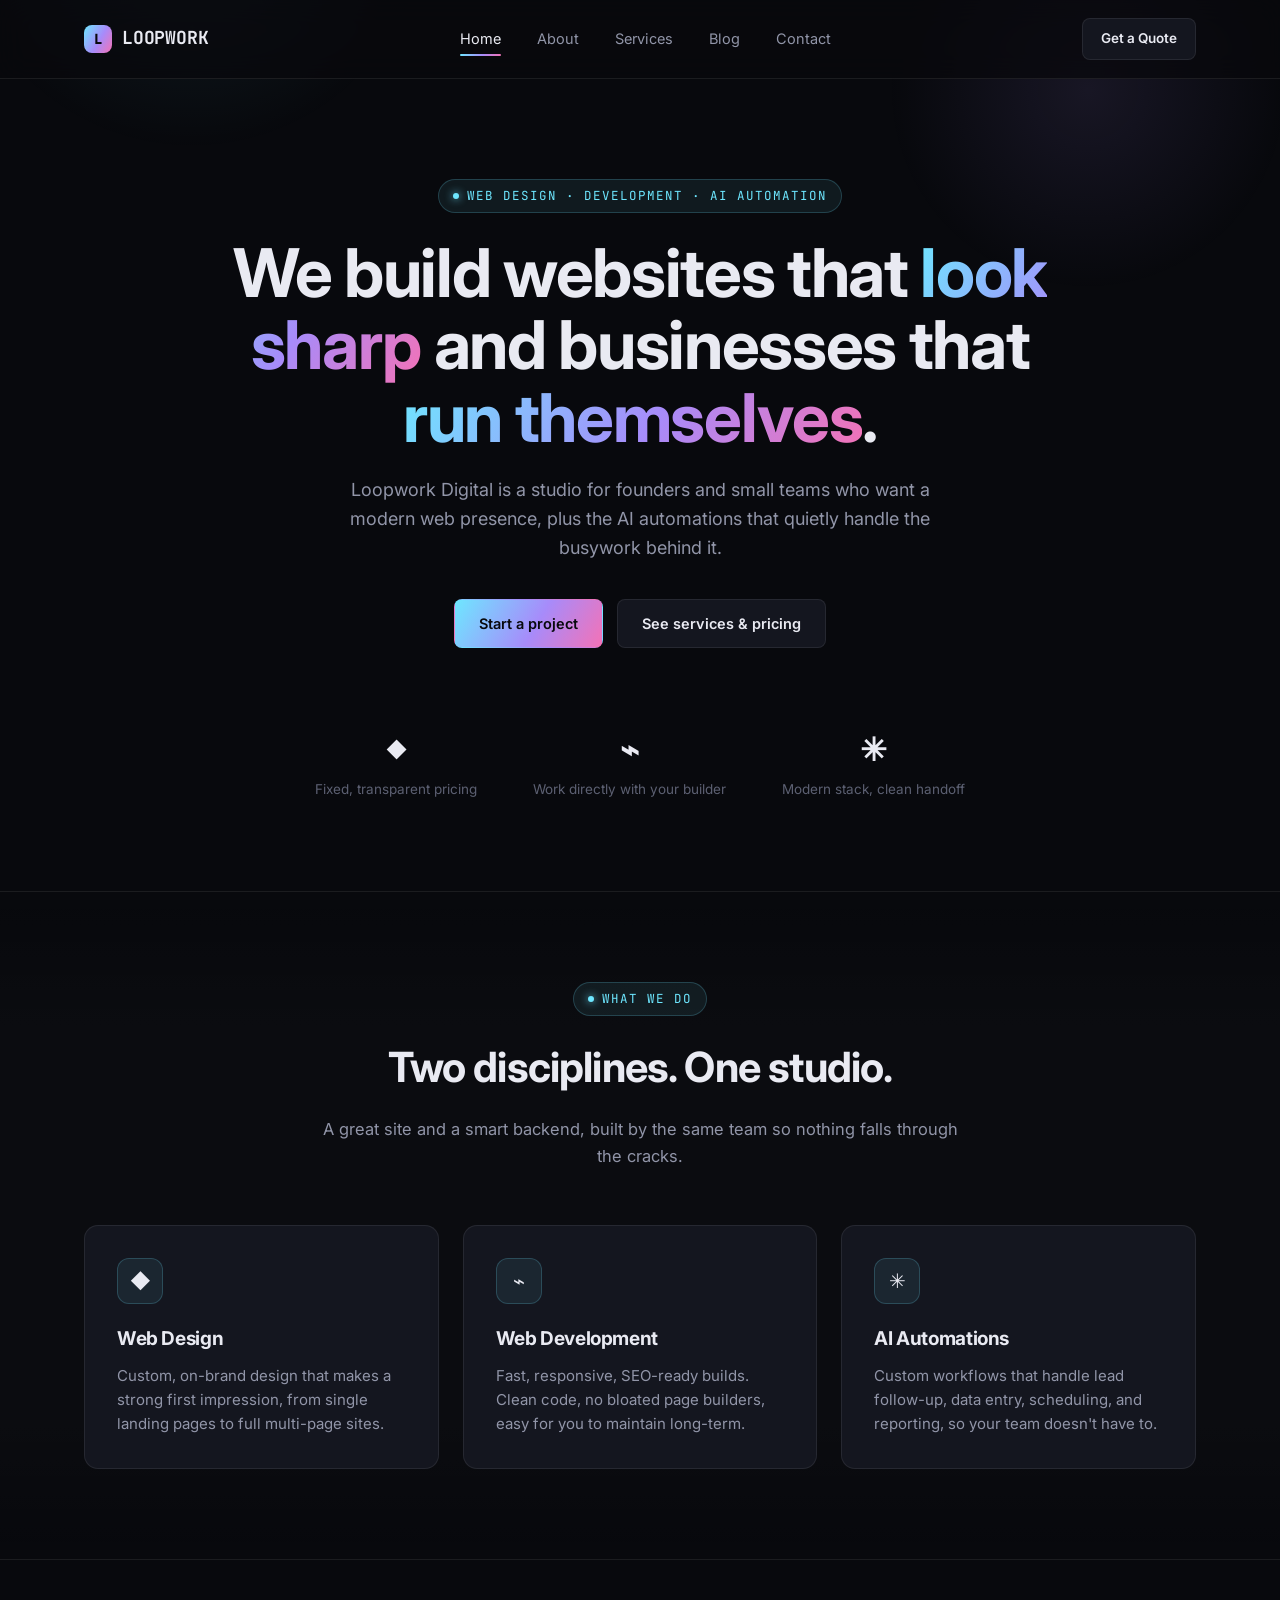
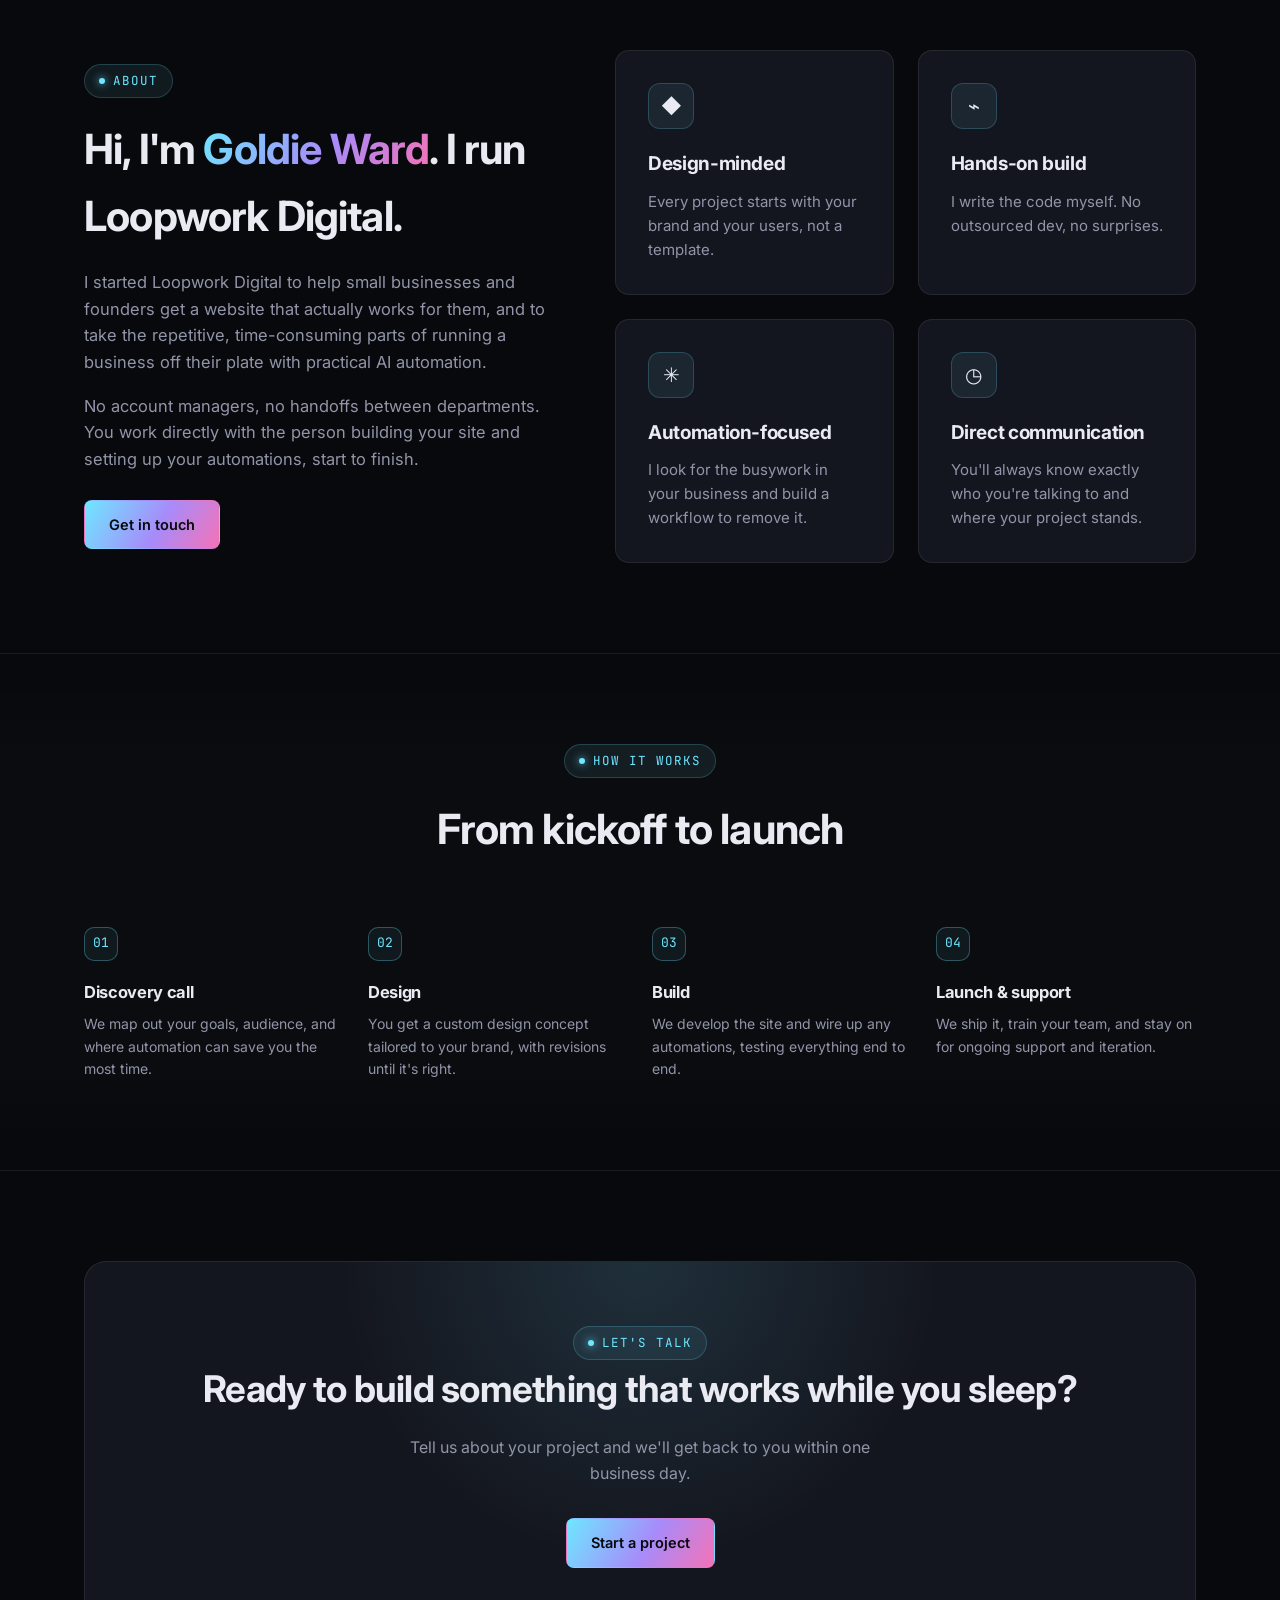
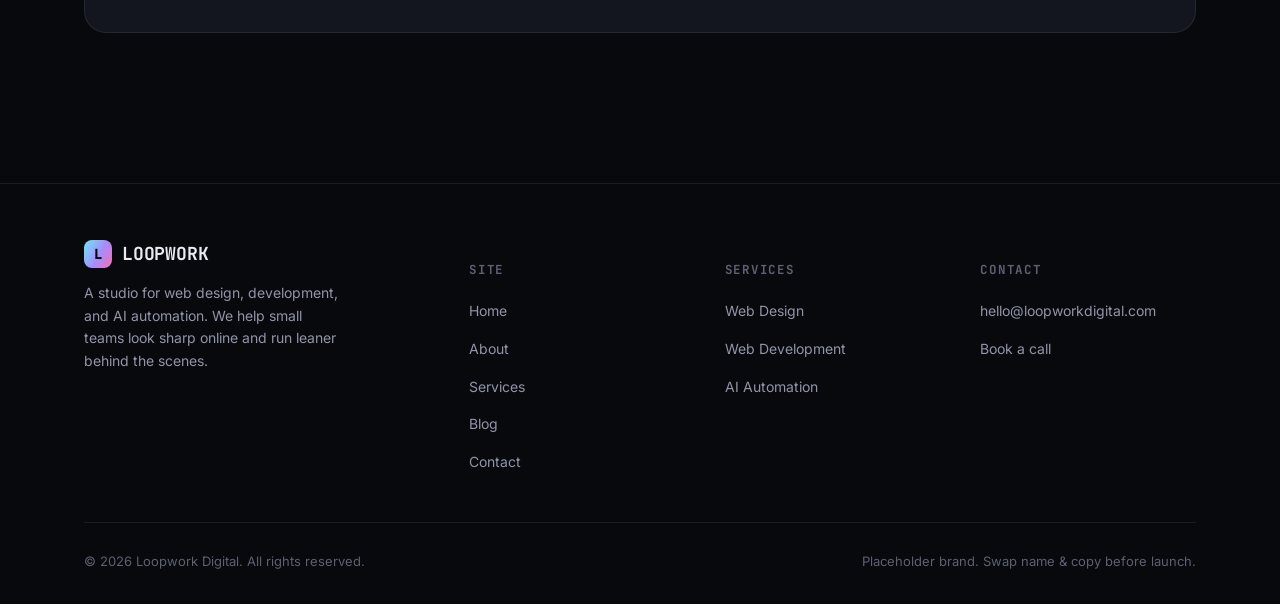
==== index.html @ 00975c3e "Initial commit: Loopwork Digital site Static site for web design, development, and AI automation ser" ====
<!DOCTYPE html>
<html lang="en">
<head>
<meta charset="UTF-8">
<meta name="viewport" content="width=device-width, initial-scale=1.0">
<title>Loopwork Digital — Web Design & AI Automation Studio</title>
<meta name="description" content="Loopwork Digital designs and builds fast, modern websites and AI-powered automations that save businesses time and win more customers.">
<link rel="preconnect" href="https://fonts.googleapis.com">
<link rel="preconnect" href="https://fonts.gstatic.com" crossorigin>
<link href="https://fonts.googleapis.com/css2?family=Inter:wght@400;500;600;700;800&family=JetBrains+Mono:wght@500;700&display=swap" rel="stylesheet">
<link rel="stylesheet" href="css/styles.css">
</head>
<body>

<header class="site-header">
  <nav class="nav">
    <a href="index.html" class="logo"><span class="logo-mark">L</span> LOOPWORK</a>
    <div class="nav-links">
      <a href="index.html">Home</a>
      <a href="index.html#about">About</a>
      <a href="services.html">Services</a>
      <a href="blog.html">Blog</a>
      <a href="contact.html">Contact</a>
    </div>
    <div class="nav-cta">
      <a href="contact.html" class="btn btn-secondary btn-sm">Get a Quote</a>
      <button class="nav-toggle" aria-label="Toggle menu"><span></span><span></span><span></span></button>
    </div>
  </nav>
</header>

<main>

  <section class="hero">
    <div class="container">
      <span class="eyebrow">Web Design · Development · AI Automation</span>
      <h1>We build websites that <span class="gradient-text">look sharp</span> and businesses that <span class="gradient-text">run themselves</span>.</h1>
      <p class="lead">Loopwork Digital is a studio for founders and small teams who want a modern web presence, plus the AI automations that quietly handle the busywork behind it.</p>
      <div class="hero-actions">
        <a href="contact.html" class="btn btn-primary">Start a project</a>
        <a href="services.html" class="btn btn-secondary">See services & pricing</a>
      </div>
      <div class="hero-stats">
        <div class="hero-stat">
          <div class="num mono">◆</div>
          <div class="label">Fixed, transparent pricing</div>
        </div>
        <div class="hero-stat">
          <div class="num mono">⌁</div>
          <div class="label">Work directly with your builder</div>
        </div>
        <div class="hero-stat">
          <div class="num mono">✳</div>
          <div class="label">Modern stack, clean handoff</div>
        </div>
      </div>
    </div>
  </section>

  <section class="section-alt">
    <div class="container">
      <div class="section-head">
        <span class="eyebrow">What we do</span>
        <h2>Two disciplines. One studio.</h2>
        <p>A great site and a smart backend, built by the same team so nothing falls through the cracks.</p>
      </div>
      <div class="grid grid-3">
        <div class="card reveal">
          <div class="card-icon">◆</div>
          <h3>Web Design</h3>
          <p>Custom, on-brand design that makes a strong first impression, from single landing pages to full multi-page sites.</p>
        </div>
        <div class="card reveal">
          <div class="card-icon">⌁</div>
          <h3>Web Development</h3>
          <p>Fast, responsive, SEO-ready builds. Clean code, no bloated page builders, easy for you to maintain long-term.</p>
        </div>
        <div class="card reveal">
          <div class="card-icon">✳</div>
          <h3>AI Automations</h3>
          <p>Custom workflows that handle lead follow-up, data entry, scheduling, and reporting, so your team doesn't have to.</p>
        </div>
      </div>
    </div>
  </section>

  <section id="about">
    <div class="container">
      <div class="grid" style="grid-template-columns: 0.9fr 1.1fr; gap: 56px; align-items: center;">
        <div class="reveal">
          <span class="eyebrow">About</span>
          <h2 style="font-size: clamp(1.9rem, 3.5vw, 2.6rem); margin: 18px 0 20px;">Hi, I'm <span class="gradient-text">Goldie Ward</span>. I run Loopwork Digital.</h2>
          <p style="color: var(--text-muted); font-size: 16.5px; margin-bottom: 18px;">I started Loopwork Digital to help small businesses and founders get a website that actually works for them, and to take the repetitive, time-consuming parts of running a business off their plate with practical AI automation.</p>
          <p style="color: var(--text-muted); font-size: 16.5px; margin-bottom: 28px;">No account managers, no handoffs between departments. You work directly with the person building your site and setting up your automations, start to finish.</p>
          <a href="contact.html" class="btn btn-primary">Get in touch</a>
        </div>
        <div class="grid grid-2 reveal">
          <div class="card">
            <div class="card-icon">◆</div>
            <h3>Design-minded</h3>
            <p>Every project starts with your brand and your users, not a template.</p>
          </div>
          <div class="card">
            <div class="card-icon">⌁</div>
            <h3>Hands-on build</h3>
            <p>I write the code myself. No outsourced dev, no surprises.</p>
          </div>
          <div class="card">
            <div class="card-icon">✳</div>
            <h3>Automation-focused</h3>
            <p>I look for the busywork in your business and build a workflow to remove it.</p>
          </div>
          <div class="card">
            <div class="card-icon">◷</div>
            <h3>Direct communication</h3>
            <p>You'll always know exactly who you're talking to and where your project stands.</p>
          </div>
        </div>
      </div>
    </div>
  </section>

  <section class="section-alt">
    <div class="container">
      <div class="section-head">
        <span class="eyebrow">How it works</span>
        <h2>From kickoff to launch</h2>
      </div>
      <div class="steps">
        <div class="step reveal">
          <div class="step-num mono">01</div>
          <h4>Discovery call</h4>
          <p>We map out your goals, audience, and where automation can save you the most time.</p>
        </div>
        <div class="step reveal">
          <div class="step-num mono">02</div>
          <h4>Design</h4>
          <p>You get a custom design concept tailored to your brand, with revisions until it's right.</p>
        </div>
        <div class="step reveal">
          <div class="step-num mono">03</div>
          <h4>Build</h4>
          <p>We develop the site and wire up any automations, testing everything end to end.</p>
        </div>
        <div class="step reveal">
          <div class="step-num mono">04</div>
          <h4>Launch & support</h4>
          <p>We ship it, train your team, and stay on for ongoing support and iteration.</p>
        </div>
      </div>
    </div>
  </section>

  <section>
    <div class="container">
      <div class="cta-band reveal">
        <span class="eyebrow">Let's talk</span>
        <h2>Ready to build something that works while you sleep?</h2>
        <p>Tell us about your project and we'll get back to you within one business day.</p>
        <a href="contact.html" class="btn btn-primary">Start a project</a>
      </div>
    </div>
  </section>

</main>

<footer class="site-footer">
  <div class="container">
    <div class="footer-top">
      <div class="footer-brand">
        <a href="index.html" class="logo"><span class="logo-mark">L</span> LOOPWORK</a>
        <p>A studio for web design, development, and AI automation. We help small teams look sharp online and run leaner behind the scenes.</p>
      </div>
      <div class="footer-col">
        <h5>Site</h5>
        <ul>
          <li><a href="index.html">Home</a></li>
          <li><a href="index.html#about">About</a></li>
          <li><a href="services.html">Services</a></li>
          <li><a href="blog.html">Blog</a></li>
          <li><a href="contact.html">Contact</a></li>
        </ul>
      </div>
      <div class="footer-col">
        <h5>Services</h5>
        <ul>
          <li><a href="services.html">Web Design</a></li>
          <li><a href="services.html">Web Development</a></li>
          <li><a href="services.html">AI Automation</a></li>
        </ul>
      </div>
      <div class="footer-col">
        <h5>Contact</h5>
        <ul>
          <li><a href="mailto:hello@loopworkdigital.com">hello@loopworkdigital.com</a></li>
          <li><a href="contact.html">Book a call</a></li>
        </ul>
      </div>
    </div>
    <div class="footer-bottom">
      <span>© 2026 Loopwork Digital. All rights reserved.</span>
      <span>Placeholder brand. Swap name & copy before launch.</span>
    </div>
  </div>
</footer>

<script src="js/main.js"></script>
</body>
</html>
---- css/styles.css ----
/* ===========================
   LOOPWORK DIGITAL — Web Design & AI Automation Studio
   Placeholder brand: swap "LOOPWORK DIGITAL" and colors below to rebrand.
=========================== */

:root {
  --bg: #08090d;
  --bg-elevated: #0f1119;
  --surface: #14161f;
  --surface-hover: #1b1e2b;
  --border: #232634;
  --border-soft: rgba(255, 255, 255, 0.08);
  --text: #e9eaf2;
  --text-muted: #9195a8;
  --text-dim: #5c6072;
  --accent: #6ee7ff;
  --accent-2: #a78bfa;
  --accent-gradient: linear-gradient(120deg, #6ee7ff 0%, #a78bfa 55%, #f472b6 100%);
  --accent-solid: #7dd3fc;
  --success: #4ade80;
  --radius-sm: 8px;
  --radius-md: 14px;
  --radius-lg: 22px;
  --shadow-glow: 0 0 0 1px rgba(255,255,255,0.06), 0 20px 60px -20px rgba(110, 231, 255, 0.15);
  --max-width: 1160px;
  --font-body: 'Inter', -apple-system, BlinkMacSystemFont, 'Segoe UI', sans-serif;
  --font-mono: 'JetBrains Mono', ui-monospace, SFMono-Regular, Menlo, monospace;
}

* { box-sizing: border-box; }
html { scroll-behavior: smooth; }

body {
  margin: 0;
  background: var(--bg);
  color: var(--text);
  font-family: var(--font-body);
  line-height: 1.6;
  -webkit-font-smoothing: antialiased;
  overflow-x: hidden;
}

body::before {
  content: "";
  position: fixed;
  inset: 0;
  background:
    radial-gradient(600px circle at 15% -10%, rgba(110,231,255,0.10), transparent 40%),
    radial-gradient(500px circle at 85% 10%, rgba(167,139,250,0.10), transparent 40%);
  pointer-events: none;
  z-index: 0;
}

img { max-width: 100%; display: block; }
a { color: inherit; text-decoration: none; }
ul { list-style: none; margin: 0; padding: 0; }
h1, h2, h3, h4 { margin: 0; font-weight: 700; letter-spacing: -0.02em; }
p { margin: 0; }

.container {
  max-width: var(--max-width);
  margin: 0 auto;
  padding: 0 24px;
  position: relative;
  z-index: 1;
}

.mono { font-family: var(--font-mono); }

.eyebrow {
  display: inline-flex;
  align-items: center;
  gap: 8px;
  font-family: var(--font-mono);
  font-size: 12.5px;
  letter-spacing: 0.08em;
  text-transform: uppercase;
  color: var(--accent);
  background: rgba(110, 231, 255, 0.08);
  border: 1px solid rgba(110, 231, 255, 0.2);
  padding: 6px 14px;
  border-radius: 999px;
}
.eyebrow::before {
  content: "";
  width: 6px;
  height: 6px;
  border-radius: 50%;
  background: var(--accent);
  box-shadow: 0 0 8px var(--accent);
}

.gradient-text {
  background: var(--accent-gradient);
  -webkit-background-clip: text;
  background-clip: text;
  color: transparent;
}

/* ---------- Header / Nav ---------- */
.site-header {
  position: sticky;
  top: 0;
  z-index: 100;
  background: rgba(8, 9, 13, 0.75);
  backdrop-filter: blur(14px);
  -webkit-backdrop-filter: blur(14px);
  border-bottom: 1px solid var(--border-soft);
}

.nav {
  display: flex;
  align-items: center;
  justify-content: space-between;
  padding: 18px 24px;
  max-width: var(--max-width);
  margin: 0 auto;
}

.logo {
  display: flex;
  align-items: center;
  gap: 10px;
  font-family: var(--font-mono);
  font-size: 18px;
  font-weight: 700;
  letter-spacing: -0.01em;
}

.logo-mark {
  width: 28px;
  height: 28px;
  border-radius: 8px;
  background: var(--accent-gradient);
  display: inline-flex;
  align-items: center;
  justify-content: center;
  color: #08090d;
  font-weight: 800;
  font-size: 14px;
}

.nav-links {
  display: flex;
  align-items: center;
  gap: 36px;
}

.nav-links a {
  font-size: 14.5px;
  color: var(--text-muted);
  transition: color 0.2s ease;
  position: relative;
}

.nav-links a:hover,
.nav-links a.active {
  color: var(--text);
}

.nav-links a.active::after {
  content: "";
  position: absolute;
  left: 0;
  right: 0;
  bottom: -6px;
  height: 2px;
  background: var(--accent-gradient);
  border-radius: 2px;
}

.nav-cta {
  display: flex;
  align-items: center;
  gap: 16px;
}

.nav-toggle {
  display: none;
  flex-direction: column;
  gap: 5px;
  background: none;
  border: none;
  cursor: pointer;
  padding: 6px;
}
.nav-toggle span {
  width: 22px;
  height: 2px;
  background: var(--text);
  border-radius: 2px;
  transition: all 0.25s ease;
}

/* ---------- Buttons ---------- */
.btn {
  display: inline-flex;
  align-items: center;
  justify-content: center;
  gap: 8px;
  padding: 12px 24px;
  border-radius: var(--radius-sm);
  font-size: 14.5px;
  font-weight: 600;
  cursor: pointer;
  border: 1px solid transparent;
  transition: all 0.2s ease;
  white-space: nowrap;
}

.btn-primary {
  background: var(--accent-gradient);
  color: #08090d;
}
.btn-primary:hover {
  transform: translateY(-2px);
  box-shadow: 0 12px 30px -10px rgba(110, 231, 255, 0.4);
}

.btn-secondary {
  background: var(--surface);
  color: var(--text);
  border-color: var(--border-soft);
}
.btn-secondary:hover {
  background: var(--surface-hover);
  border-color: rgba(255,255,255,0.18);
}

.btn-block { width: 100%; }
.btn-sm { padding: 9px 18px; font-size: 13.5px; }

/* ---------- Hero ---------- */
.hero {
  padding: 100px 0 90px;
  text-align: center;
}

.hero h1 {
  font-size: clamp(2.4rem, 5.5vw, 4.2rem);
  line-height: 1.08;
  max-width: 880px;
  margin: 24px auto 22px;
}

.hero p.lead {
  max-width: 620px;
  margin: 0 auto 36px;
  color: var(--text-muted);
  font-size: 18px;
}

.hero-actions {
  display: flex;
  gap: 14px;
  justify-content: center;
  flex-wrap: wrap;
}

.hero-stats {
  display: flex;
  justify-content: center;
  gap: 56px;
  margin-top: 76px;
  flex-wrap: wrap;
}
.hero-stat .num {
  font-family: var(--font-mono);
  font-size: 32px;
  font-weight: 700;
}
.hero-stat .label {
  color: var(--text-dim);
  font-size: 13.5px;
  margin-top: 4px;
}

/* ---------- Sections ---------- */
section { padding: 90px 0; position: relative; z-index: 1; }
.section-head {
  text-align: center;
  max-width: 640px;
  margin: 0 auto 56px;
}
.section-head h2 {
  font-size: clamp(1.9rem, 3.5vw, 2.6rem);
  margin: 18px 0 16px;
}
.section-head p {
  color: var(--text-muted);
  font-size: 16.5px;
}

.section-alt {
  background: linear-gradient(180deg, transparent, rgba(255,255,255,0.015) 20%, rgba(255,255,255,0.015) 80%, transparent);
  border-top: 1px solid var(--border-soft);
  border-bottom: 1px solid var(--border-soft);
}

/* ---------- Cards / Grid ---------- */
.grid {
  display: grid;
  gap: 24px;
}
.grid-3 { grid-template-columns: repeat(3, 1fr); }
.grid-2 { grid-template-columns: repeat(2, 1fr); }

.card {
  background: var(--surface);
  border: 1px solid var(--border-soft);
  border-radius: var(--radius-md);
  padding: 32px;
  transition: transform 0.25s ease, border-color 0.25s ease, box-shadow 0.25s ease;
}
.card:hover {
  transform: translateY(-4px);
  border-color: rgba(110,231,255,0.25);
  box-shadow: var(--shadow-glow);
}

.card-icon {
  width: 46px;
  height: 46px;
  border-radius: 12px;
  background: rgba(110, 231, 255, 0.08);
  border: 1px solid rgba(110, 231, 255, 0.2);
  display: flex;
  align-items: center;
  justify-content: center;
  font-size: 20px;
  margin-bottom: 20px;
}

.card h3 {
  font-size: 19px;
  margin-bottom: 10px;
}
.card p {
  color: var(--text-muted);
  font-size: 15px;
}

/* ---------- Portfolio ---------- */
.work-card {
  border-radius: var(--radius-md);
  overflow: hidden;
  border: 1px solid var(--border-soft);
  background: var(--surface);
  transition: transform 0.25s ease, border-color 0.25s ease;
}
.work-card:hover {
  transform: translateY(-4px);
  border-color: rgba(167,139,250,0.3);
}
.work-thumb {
  height: 200px;
  display: flex;
  align-items: center;
  justify-content: center;
  font-family: var(--font-mono);
  font-size: 13px;
  color: var(--text-dim);
  position: relative;
  overflow: hidden;
}
.work-thumb .tag {
  position: absolute;
  top: 14px;
  left: 14px;
  background: rgba(0,0,0,0.4);
  backdrop-filter: blur(6px);
  padding: 5px 12px;
  border-radius: 999px;
  font-size: 11.5px;
  letter-spacing: 0.05em;
  text-transform: uppercase;
  color: var(--text);
  border: 1px solid rgba(255,255,255,0.15);
}
.work-body { padding: 24px; }
.work-body h3 { font-size: 17px; margin-bottom: 6px; }
.work-body p { color: var(--text-muted); font-size: 14.5px; margin-bottom: 14px; }
.work-meta {
  display: flex;
  gap: 10px;
  flex-wrap: wrap;
}
.chip {
  font-family: var(--font-mono);
  font-size: 11.5px;
  color: var(--accent);
  background: rgba(110,231,255,0.08);
  border: 1px solid rgba(110,231,255,0.18);
  padding: 4px 10px;
  border-radius: 999px;
}

/* ---------- Pricing ---------- */
.price-card {
  background: var(--surface);
  border: 1px solid var(--border-soft);
  border-radius: var(--radius-lg);
  padding: 36px 30px;
  display: flex;
  flex-direction: column;
  position: relative;
}
.price-card.featured {
  border-color: rgba(110,231,255,0.35);
  background: linear-gradient(180deg, rgba(110,231,255,0.06), var(--surface) 40%);
  box-shadow: var(--shadow-glow);
}
.price-card .badge {
  position: absolute;
  top: -13px;
  left: 50%;
  transform: translateX(-50%);
  background: var(--accent-gradient);
  color: #08090d;
  font-family: var(--font-mono);
  font-size: 11px;
  font-weight: 700;
  letter-spacing: 0.05em;
  text-transform: uppercase;
  padding: 6px 16px;
  border-radius: 999px;
}
.price-card h3 { font-size: 18px; color: var(--text-muted); font-weight: 600; }
.price-card .amount {
  font-family: var(--font-mono);
  font-size: 42px;
  font-weight: 700;
  margin: 14px 0 4px;
}
.price-card .amount span {
  font-size: 15px;
  color: var(--text-dim);
  font-weight: 400;
}
.price-card .amount span.original {
  font-size: 22px;
  text-decoration: line-through;
  color: var(--text-dim);
  font-weight: 500;
  margin-right: 10px;
}
.badge-founding {
  background: rgba(74, 222, 128, 0.12) !important;
  color: var(--success) !important;
  border: 1px solid rgba(74, 222, 128, 0.35);
}
.founding-banner {
  max-width: 560px;
  margin: 0 auto 40px;
  text-align: center;
  padding: 14px 24px;
  border: 1px solid rgba(110, 231, 255, 0.25);
  border-radius: 999px;
  background: rgba(110, 231, 255, 0.06);
  font-size: 14px;
  color: var(--text-muted);
}
.founding-banner strong {
  color: var(--accent);
}
.price-card .desc {
  color: var(--text-muted);
  font-size: 14px;
  margin-bottom: 26px;
}
.price-features {
  display: flex;
  flex-direction: column;
  gap: 13px;
  margin-bottom: 30px;
  flex: 1;
}
.price-features li {
  display: flex;
  align-items: flex-start;
  gap: 10px;
  font-size: 14.5px;
  color: var(--text);
}
.price-features li::before {
  content: "✓";
  color: var(--success);
  font-weight: 700;
  flex-shrink: 0;
}

/* ---------- Process steps ---------- */
.steps {
  display: grid;
  grid-template-columns: repeat(4, 1fr);
  gap: 24px;
}
.step {
  position: relative;
  padding-top: 8px;
}
.step .step-num {
  font-family: var(--font-mono);
  font-size: 13px;
  color: var(--accent);
  border: 1px solid rgba(110,231,255,0.3);
  background: rgba(110,231,255,0.06);
  width: 34px;
  height: 34px;
  border-radius: 10px;
  display: flex;
  align-items: center;
  justify-content: center;
  margin-bottom: 18px;
}
.step h4 { font-size: 16.5px; margin-bottom: 8px; }
.step p { color: var(--text-muted); font-size: 14px; }

/* ---------- Testimonials ---------- */
.quote-card {
  background: var(--surface);
  border: 1px solid var(--border-soft);
  border-radius: var(--radius-md);
  padding: 30px;
}
.quote-card p.quote {
  font-size: 16px;
  color: var(--text);
  margin-bottom: 22px;
}
.quote-author {
  display: flex;
  align-items: center;
  gap: 12px;
}
.avatar {
  width: 38px;
  height: 38px;
  border-radius: 50%;
  background: var(--accent-gradient);
  flex-shrink: 0;
}
.quote-author .name { font-size: 14.5px; font-weight: 600; }
.quote-author .role { font-size: 13px; color: var(--text-dim); }

/* ---------- CTA band ---------- */
.cta-band {
  border-radius: var(--radius-lg);
  padding: 64px 48px;
  text-align: center;
  background: var(--surface);
  border: 1px solid var(--border-soft);
  position: relative;
  overflow: hidden;
}
.cta-band::before {
  content: "";
  position: absolute;
  inset: 0;
  background: radial-gradient(500px circle at 50% 0%, rgba(110,231,255,0.12), transparent 60%);
}
.cta-band > * { position: relative; z-index: 1; }
.cta-band h2 { font-size: clamp(1.7rem, 3.5vw, 2.3rem); margin-bottom: 16px; }
.cta-band p { color: var(--text-muted); max-width: 500px; margin: 0 auto 32px; }

/* ---------- Forms ---------- */
.form-grid {
  display: grid;
  grid-template-columns: 1fr 1fr;
  gap: 20px;
}
.form-field { display: flex; flex-direction: column; gap: 8px; margin-bottom: 20px; }
.form-field.full { grid-column: 1 / -1; }
.form-field label {
  font-size: 13.5px;
  font-weight: 600;
  color: var(--text-muted);
}
.form-field input,
.form-field select,
.form-field textarea {
  background: var(--bg-elevated);
  border: 1px solid var(--border-soft);
  border-radius: var(--radius-sm);
  padding: 13px 16px;
  color: var(--text);
  font-family: var(--font-body);
  font-size: 14.5px;
  outline: none;
  transition: border-color 0.2s ease;
}
.form-field input:focus,
.form-field select:focus,
.form-field textarea:focus {
  border-color: var(--accent);
}
.form-field textarea { resize: vertical; min-height: 120px; }
.form-note {
  font-size: 13px;
  color: var(--text-dim);
  margin-top: 14px;
}
.form-success {
  display: none;
  background: rgba(74, 222, 128, 0.08);
  border: 1px solid rgba(74, 222, 128, 0.3);
  color: var(--success);
  padding: 16px 20px;
  border-radius: var(--radius-sm);
  font-size: 14.5px;
  margin-top: 20px;
}
.form-success.show { display: block; }
.form-success.error {
  background: rgba(248, 113, 113, 0.08);
  border-color: rgba(248, 113, 113, 0.3);
  color: #f87171;
}

.contact-grid {
  grid-template-columns: 1fr 1.4fr;
  gap: 56px;
}

.contact-info {
  display: flex;
  flex-direction: column;
  gap: 26px;
}
.contact-info-item { display: flex; gap: 16px; align-items: flex-start; }
.contact-info-item .card-icon { margin-bottom: 0; flex-shrink: 0; }
.contact-info-item h4 { font-size: 15.5px; margin-bottom: 4px; }
.contact-info-item p { color: var(--text-muted); font-size: 14px; }

/* ---------- Blog ---------- */
.post-card {
  display: flex;
  flex-direction: column;
  gap: 14px;
}
.post-meta {
  display: flex;
  gap: 14px;
  align-items: center;
  font-family: var(--font-mono);
  font-size: 12px;
  color: var(--text-dim);
}
.post-thumb {
  height: 170px;
  border-radius: var(--radius-md);
  border: 1px solid var(--border-soft);
}
article.post {
  max-width: 720px;
  margin: 0 auto;
}
article.post h1 { font-size: clamp(1.9rem, 4vw, 2.7rem); margin: 20px 0 18px; }
article.post .post-hero {
  height: 320px;
  border-radius: var(--radius-lg);
  border: 1px solid var(--border-soft);
  margin: 32px 0;
}
article.post p {
  color: var(--text-muted);
  font-size: 16.5px;
  margin-bottom: 20px;
}
article.post h2 {
  font-size: 1.5rem;
  margin: 40px 0 16px;
  color: var(--text);
}
article.post ul { margin: 0 0 20px; padding-left: 0; }
article.post ul li {
  color: var(--text-muted);
  font-size: 16px;
  padding-left: 22px;
  position: relative;
  margin-bottom: 10px;
}
article.post ul li::before {
  content: "→";
  position: absolute;
  left: 0;
  color: var(--accent);
}

/* thumb gradients */
.thumb-1 { background: linear-gradient(135deg, #1a1f36, #0f2438); }
.thumb-2 { background: linear-gradient(135deg, #241a36, #38103f); }
.thumb-3 { background: linear-gradient(135deg, #10241f, #0f3838); }
.thumb-4 { background: linear-gradient(135deg, #241a1a, #381f10); }
.thumb-5 { background: linear-gradient(135deg, #1a2436, #221038); }
.thumb-6 { background: linear-gradient(135deg, #1a3624, #103828); }

/* ---------- Footer ---------- */
.site-footer {
  border-top: 1px solid var(--border-soft);
  padding: 56px 0 32px;
  margin-top: 60px;
}
.footer-top {
  display: grid;
  grid-template-columns: 1.6fr 1fr 1fr 1fr;
  gap: 40px;
  margin-bottom: 48px;
}
.footer-brand p {
  color: var(--text-muted);
  font-size: 14px;
  margin-top: 14px;
  max-width: 260px;
}
.footer-col h5 {
  font-family: var(--font-mono);
  font-size: 12.5px;
  text-transform: uppercase;
  letter-spacing: 0.06em;
  color: var(--text-dim);
  margin-bottom: 18px;
}
.footer-col ul { display: flex; flex-direction: column; gap: 12px; }
.footer-col a {
  font-size: 14px;
  color: var(--text-muted);
  transition: color 0.2s ease;
}
.footer-col a:hover { color: var(--text); }
.footer-bottom {
  display: flex;
  justify-content: space-between;
  align-items: center;
  padding-top: 28px;
  border-top: 1px solid var(--border-soft);
  font-size: 13px;
  color: var(--text-dim);
  flex-wrap: wrap;
  gap: 12px;
}

/* ---------- Reveal animation ---------- */
.reveal {
  opacity: 0;
  transform: translateY(18px);
  transition: opacity 0.6s ease, transform 0.6s ease;
}
.reveal.in-view {
  opacity: 1;
  transform: translateY(0);
}

/* ---------- Page hero (non-home) ---------- */
.page-hero {
  padding: 70px 0 60px;
  text-align: center;
}
.page-hero h1 {
  font-size: clamp(2.1rem, 4.5vw, 3.2rem);
  margin: 20px 0 16px;
}
.page-hero p {
  color: var(--text-muted);
  max-width: 560px;
  margin: 0 auto;
  font-size: 17px;
}

/* ---------- Responsive ---------- */
@media (max-width: 980px) {
  .grid-3 { grid-template-columns: repeat(2, 1fr); }
  .steps { grid-template-columns: repeat(2, 1fr); }
  .footer-top { grid-template-columns: 1fr 1fr; }
}

@media (max-width: 760px) {
  .nav-links, .nav-cta .btn-secondary { display: none; }
  .nav-toggle { display: flex; }
  .nav.open .nav-links {
    display: flex;
    flex-direction: column;
    position: absolute;
    top: 100%;
    left: 0;
    right: 0;
    background: var(--bg-elevated);
    padding: 24px;
    border-bottom: 1px solid var(--border-soft);
    gap: 20px;
  }
  .grid-3, .grid-2 { grid-template-columns: 1fr; }
  .contact-grid { grid-template-columns: 1fr; gap: 32px; }
  .steps { grid-template-columns: 1fr; }
  .hero-stats { gap: 34px; }
  .form-grid { grid-template-columns: 1fr; }
  .footer-top { grid-template-columns: 1fr; gap: 32px; }
  .footer-bottom { flex-direction: column; align-items: flex-start; }
  section { padding: 64px 0; }
  .cta-band { padding: 48px 24px; }
}
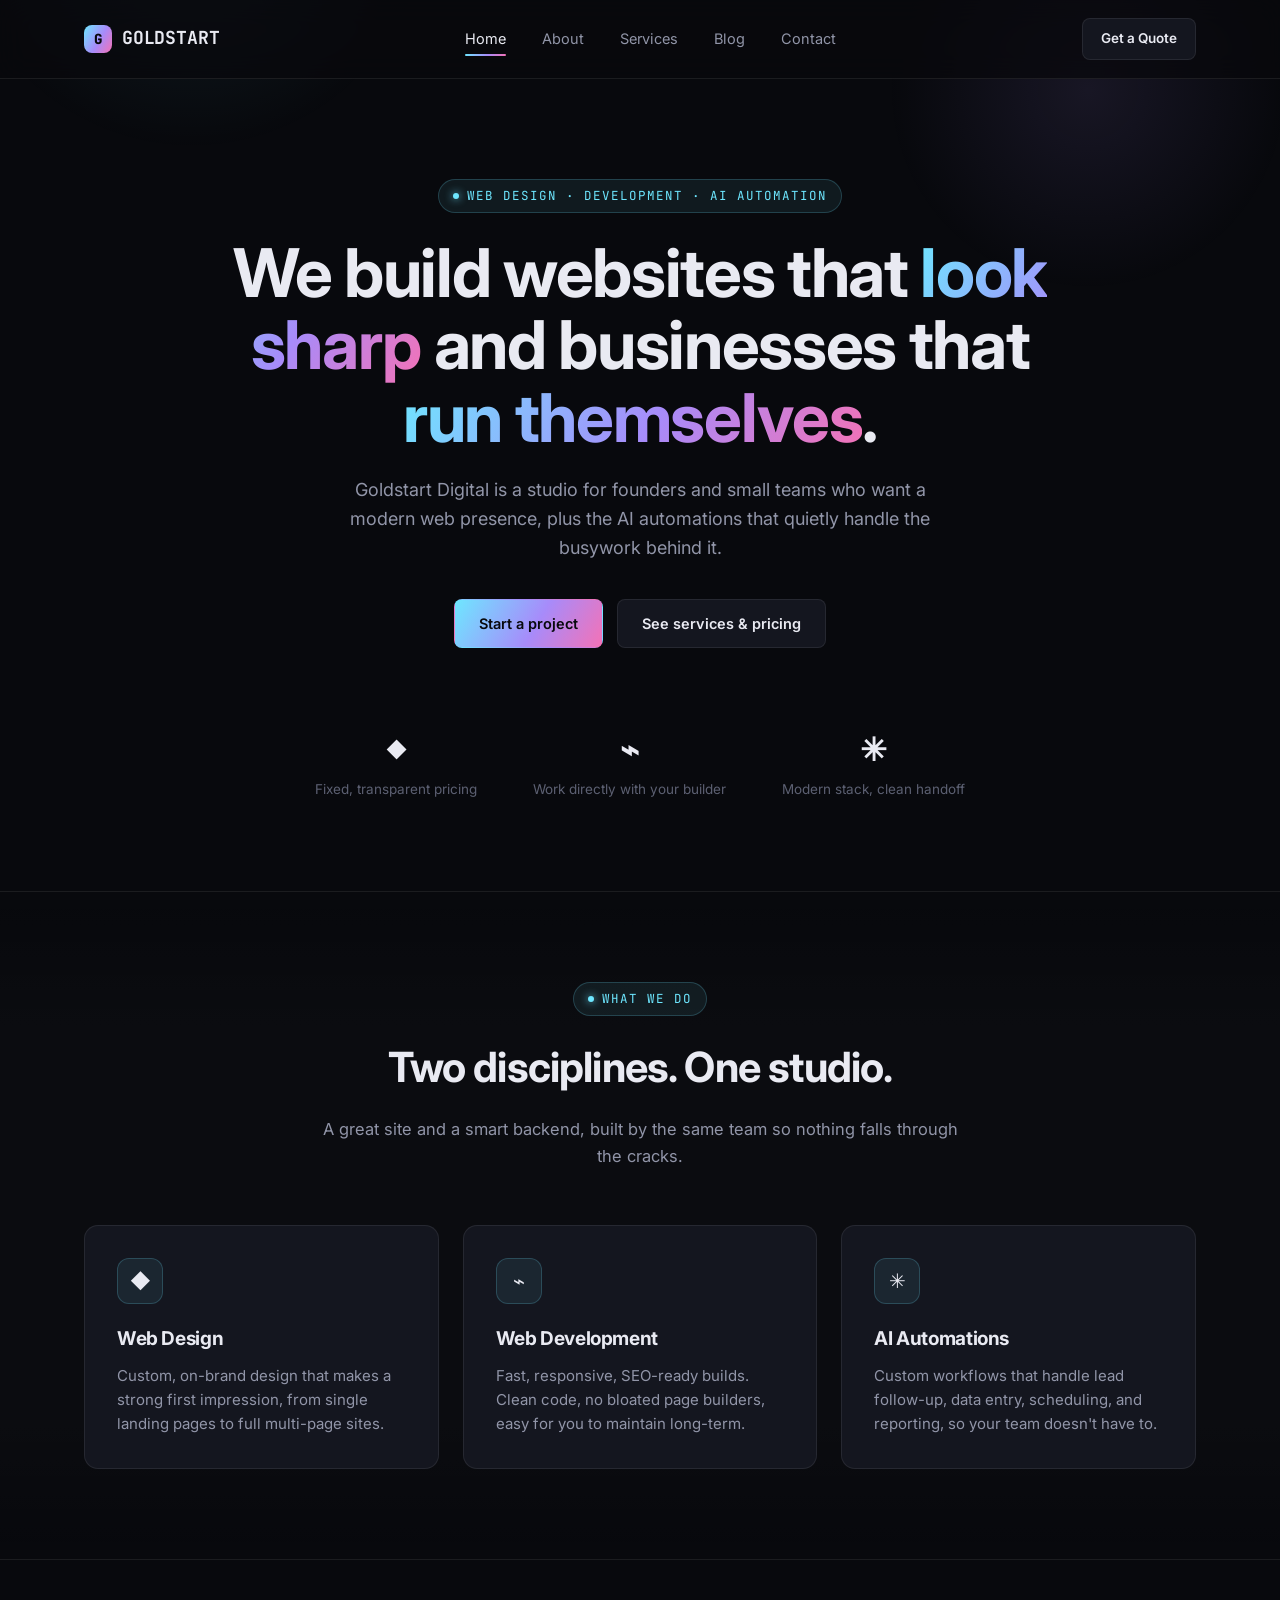
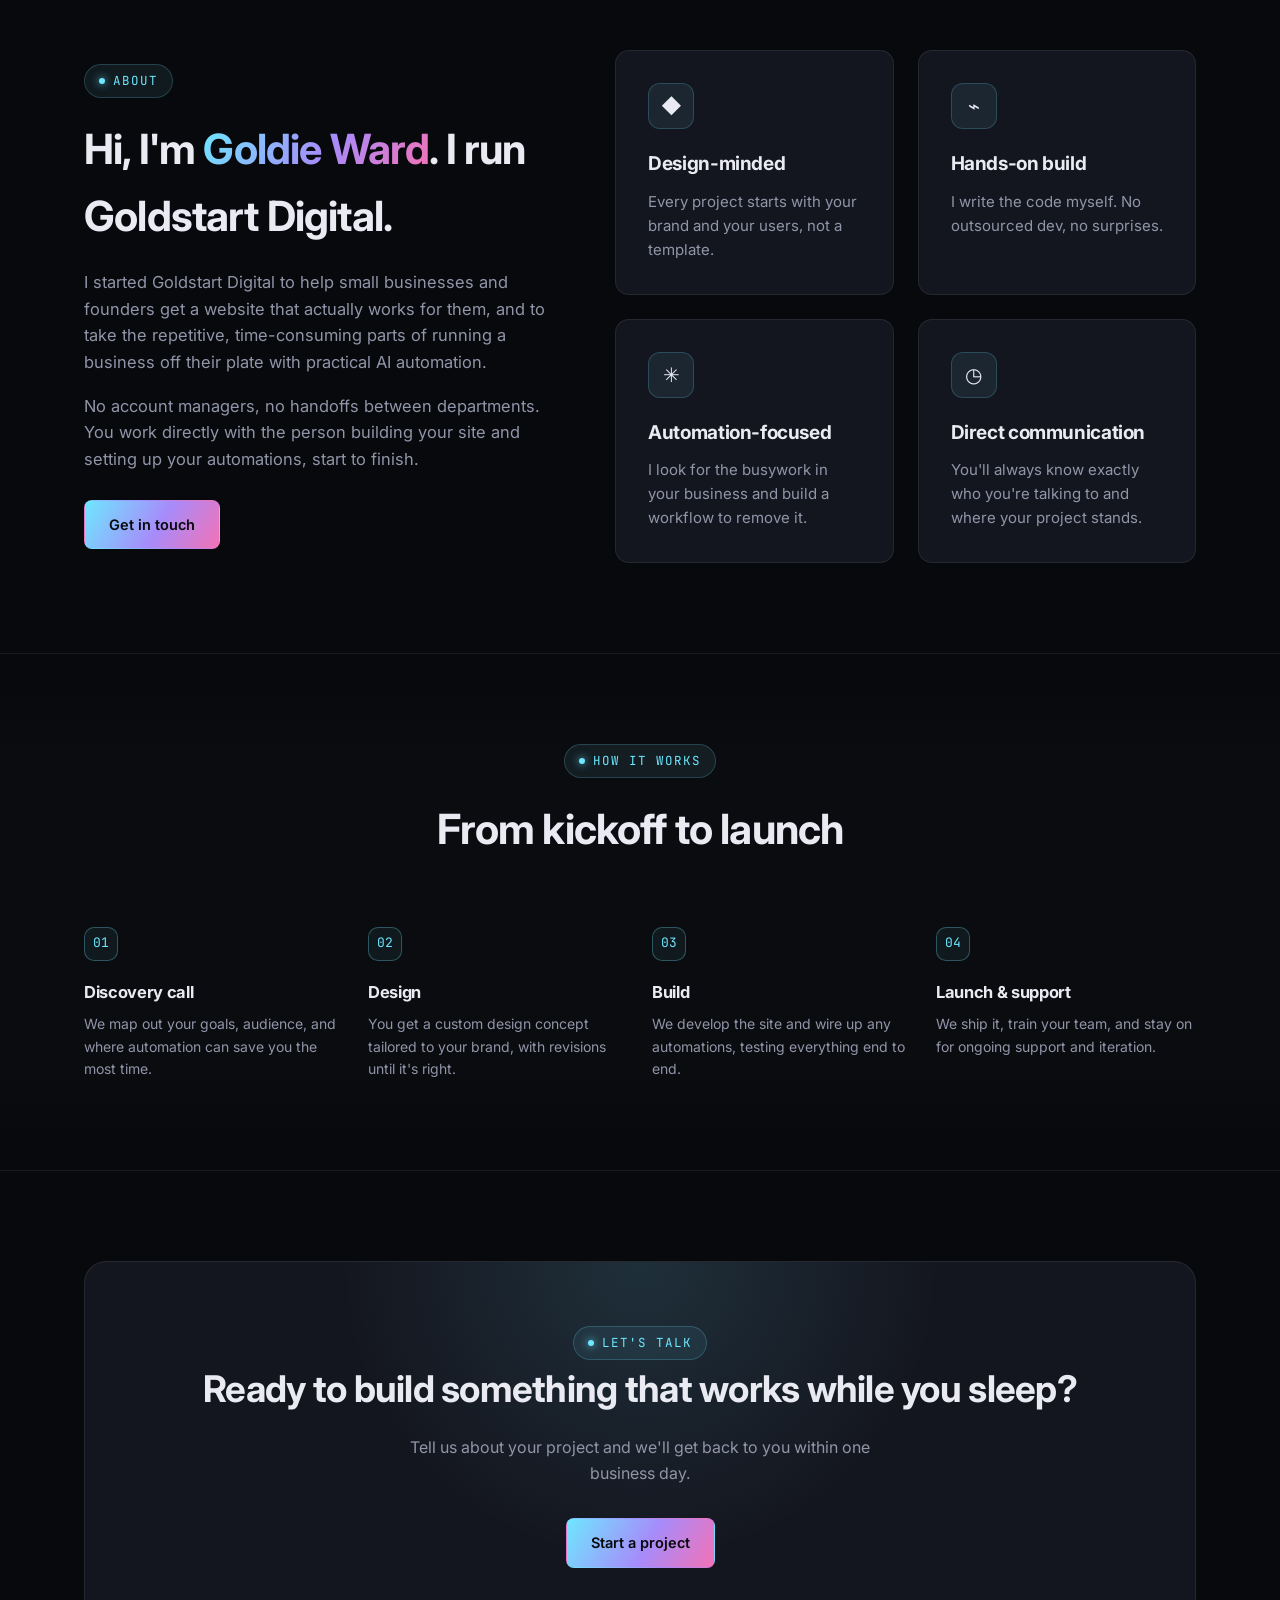
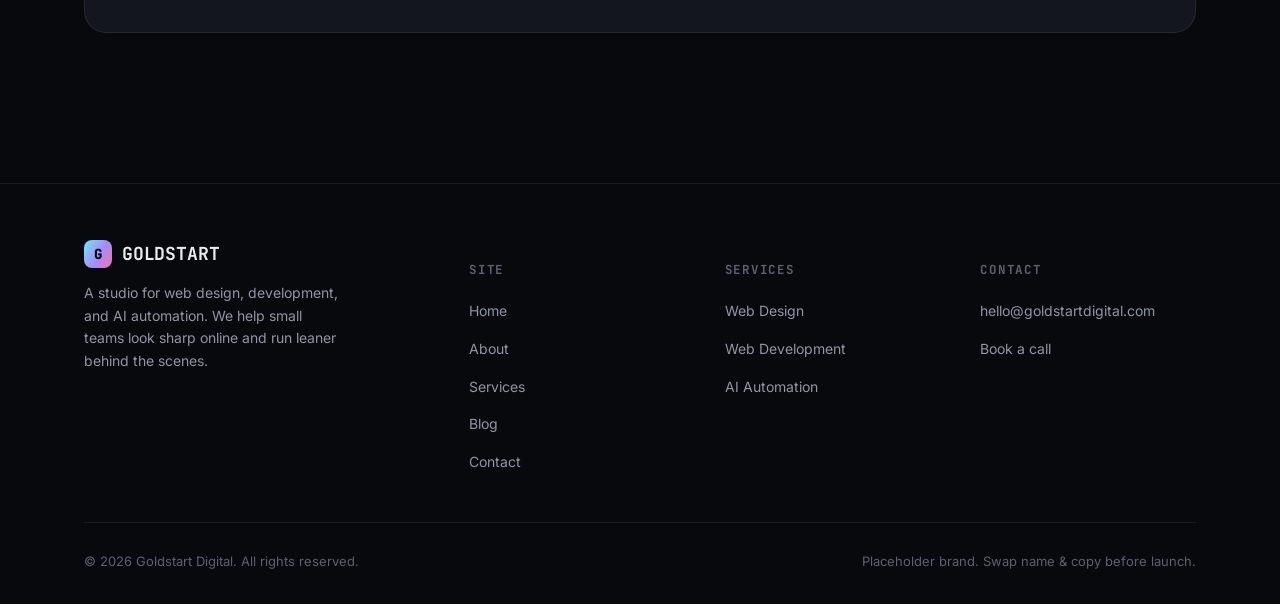
==== commit 76fa61e1: "Rebrand from Loopwork Digital to Goldstart Digital Avoids name collision with an existing funded com" ====
--- a/index.html
+++ b/index.html
@@ -3,8 +3,8 @@
 <head>
 <meta charset="UTF-8">
 <meta name="viewport" content="width=device-width, initial-scale=1.0">
-<title>Loopwork Digital — Web Design & AI Automation Studio</title>
-<meta name="description" content="Loopwork Digital designs and builds fast, modern websites and AI-powered automations that save businesses time and win more customers.">
+<title>Goldstart Digital — Web Design & AI Automation Studio</title>
+<meta name="description" content="Goldstart Digital designs and builds fast, modern websites and AI-powered automations that save businesses time and win more customers.">
 <link rel="preconnect" href="https://fonts.googleapis.com">
 <link rel="preconnect" href="https://fonts.gstatic.com" crossorigin>
 <link href="https://fonts.googleapis.com/css2?family=Inter:wght@400;500;600;700;800&family=JetBrains+Mono:wght@500;700&display=swap" rel="stylesheet">
@@ -14,7 +14,7 @@
 
 <header class="site-header">
   <nav class="nav">
-    <a href="index.html" class="logo"><span class="logo-mark">L</span> LOOPWORK</a>
+    <a href="index.html" class="logo"><span class="logo-mark">G</span> GOLDSTART</a>
     <div class="nav-links">
       <a href="index.html">Home</a>
       <a href="index.html#about">About</a>
@@ -35,7 +35,7 @@
     <div class="container">
       <span class="eyebrow">Web Design · Development · AI Automation</span>
       <h1>We build websites that <span class="gradient-text">look sharp</span> and businesses that <span class="gradient-text">run themselves</span>.</h1>
-      <p class="lead">Loopwork Digital is a studio for founders and small teams who want a modern web presence, plus the AI automations that quietly handle the busywork behind it.</p>
+      <p class="lead">Goldstart Digital is a studio for founders and small teams who want a modern web presence, plus the AI automations that quietly handle the busywork behind it.</p>
       <div class="hero-actions">
         <a href="contact.html" class="btn btn-primary">Start a project</a>
         <a href="services.html" class="btn btn-secondary">See services & pricing</a>
@@ -89,8 +89,8 @@
       <div class="grid" style="grid-template-columns: 0.9fr 1.1fr; gap: 56px; align-items: center;">
         <div class="reveal">
           <span class="eyebrow">About</span>
-          <h2 style="font-size: clamp(1.9rem, 3.5vw, 2.6rem); margin: 18px 0 20px;">Hi, I'm <span class="gradient-text">Goldie Ward</span>. I run Loopwork Digital.</h2>
-          <p style="color: var(--text-muted); font-size: 16.5px; margin-bottom: 18px;">I started Loopwork Digital to help small businesses and founders get a website that actually works for them, and to take the repetitive, time-consuming parts of running a business off their plate with practical AI automation.</p>
+          <h2 style="font-size: clamp(1.9rem, 3.5vw, 2.6rem); margin: 18px 0 20px;">Hi, I'm <span class="gradient-text">Goldie Ward</span>. I run Goldstart Digital.</h2>
+          <p style="color: var(--text-muted); font-size: 16.5px; margin-bottom: 18px;">I started Goldstart Digital to help small businesses and founders get a website that actually works for them, and to take the repetitive, time-consuming parts of running a business off their plate with practical AI automation.</p>
           <p style="color: var(--text-muted); font-size: 16.5px; margin-bottom: 28px;">No account managers, no handoffs between departments. You work directly with the person building your site and setting up your automations, start to finish.</p>
           <a href="contact.html" class="btn btn-primary">Get in touch</a>
         </div>
@@ -168,7 +168,7 @@
   <div class="container">
     <div class="footer-top">
       <div class="footer-brand">
-        <a href="index.html" class="logo"><span class="logo-mark">L</span> LOOPWORK</a>
+        <a href="index.html" class="logo"><span class="logo-mark">G</span> GOLDSTART</a>
         <p>A studio for web design, development, and AI automation. We help small teams look sharp online and run leaner behind the scenes.</p>
       </div>
       <div class="footer-col">
@@ -192,13 +192,13 @@
       <div class="footer-col">
         <h5>Contact</h5>
         <ul>
-          <li><a href="mailto:hello@loopworkdigital.com">hello@loopworkdigital.com</a></li>
+          <li><a href="mailto:hello@goldstartdigital.com">hello@goldstartdigital.com</a></li>
           <li><a href="contact.html">Book a call</a></li>
         </ul>
       </div>
     </div>
     <div class="footer-bottom">
-      <span>© 2026 Loopwork Digital. All rights reserved.</span>
+      <span>© 2026 Goldstart Digital. All rights reserved.</span>
       <span>Placeholder brand. Swap name & copy before launch.</span>
     </div>
   </div>
--- a/css/styles.css
+++ b/css/styles.css
@@ -1,6 +1,6 @@
 /* ===========================
-   LOOPWORK DIGITAL — Web Design & AI Automation Studio
-   Placeholder brand: swap "LOOPWORK DIGITAL" and colors below to rebrand.
+   GOLDSTART DIGITAL — Web Design & AI Automation Studio
+   Placeholder brand: swap "GOLDSTART DIGITAL" and colors below to rebrand.
 =========================== */
 
 :root {
@@ -462,6 +462,13 @@
 }
 .founding-banner strong {
   color: var(--accent);
+}
+.founding-slots {
+  display: block;
+  margin-top: 6px;
+  font-family: var(--font-mono);
+  font-size: 12px;
+  color: var(--text-dim);
 }
 .price-card .desc {
   color: var(--text-muted);
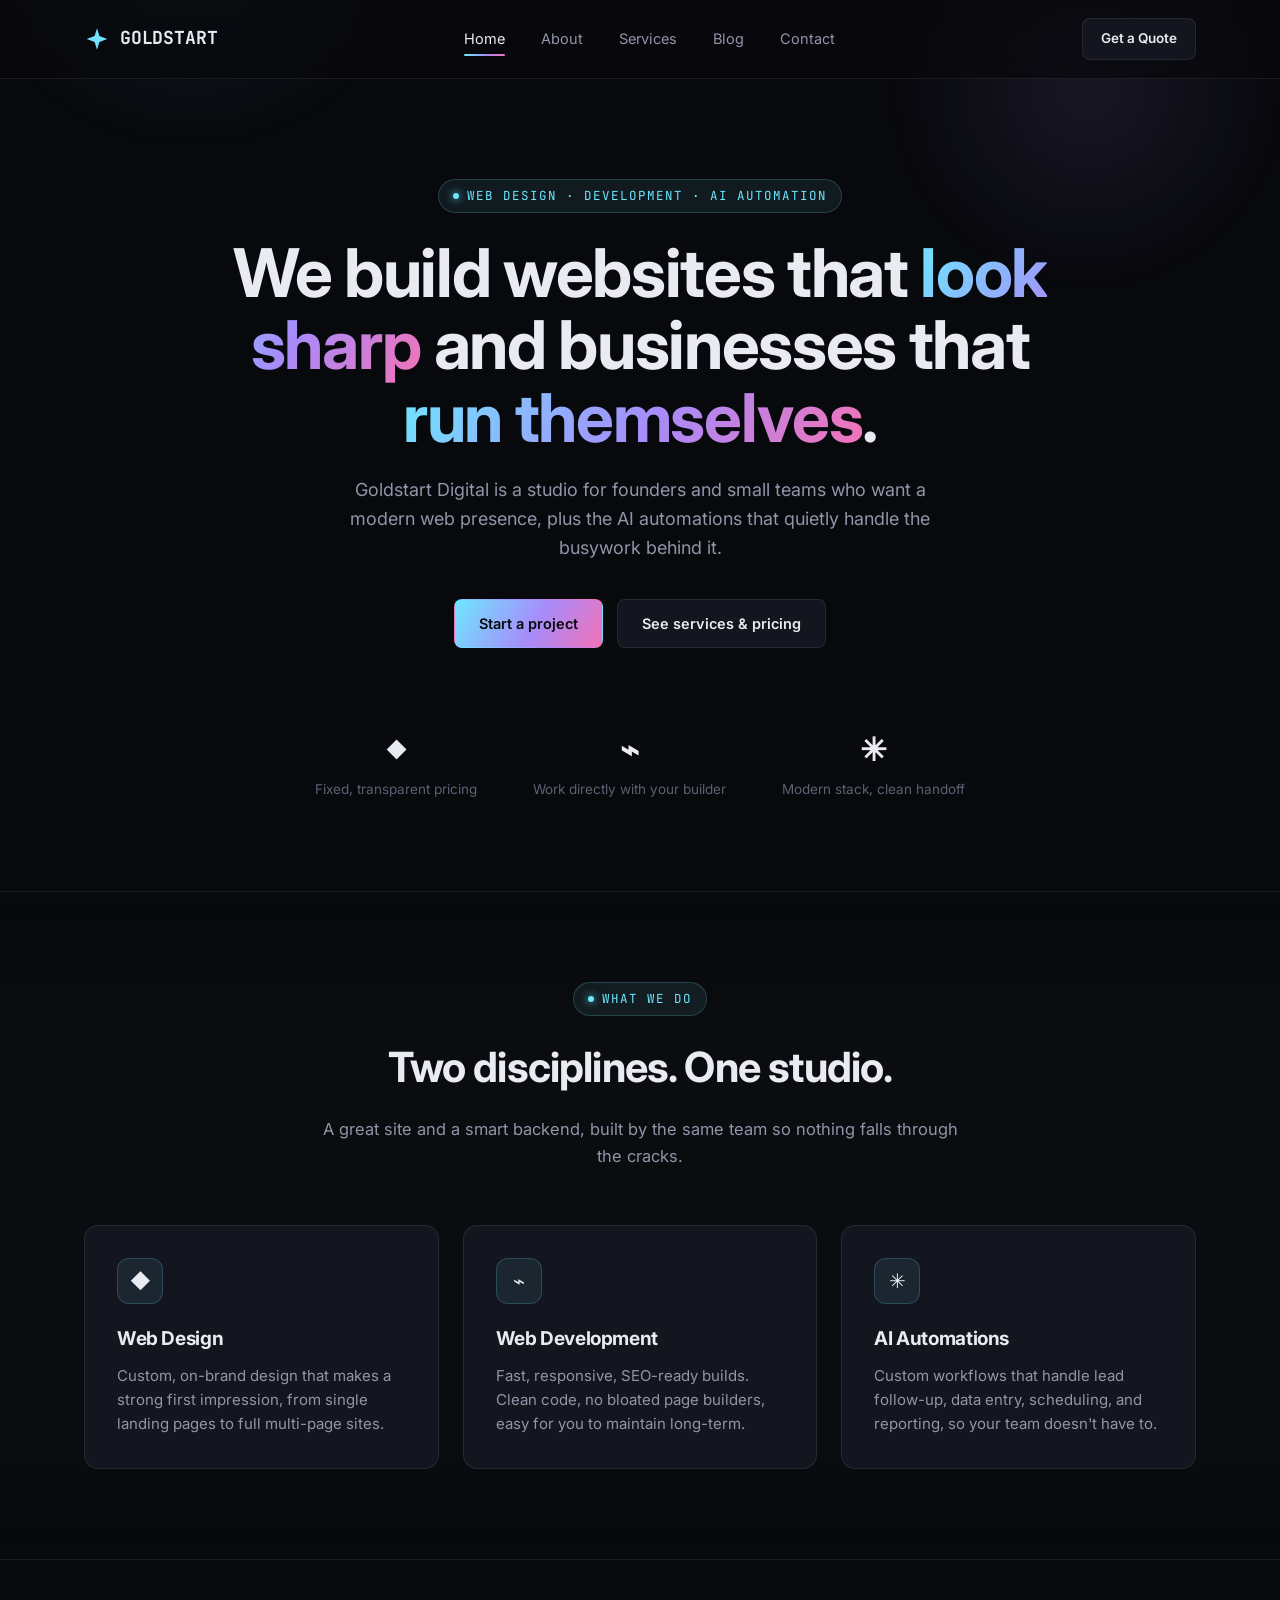
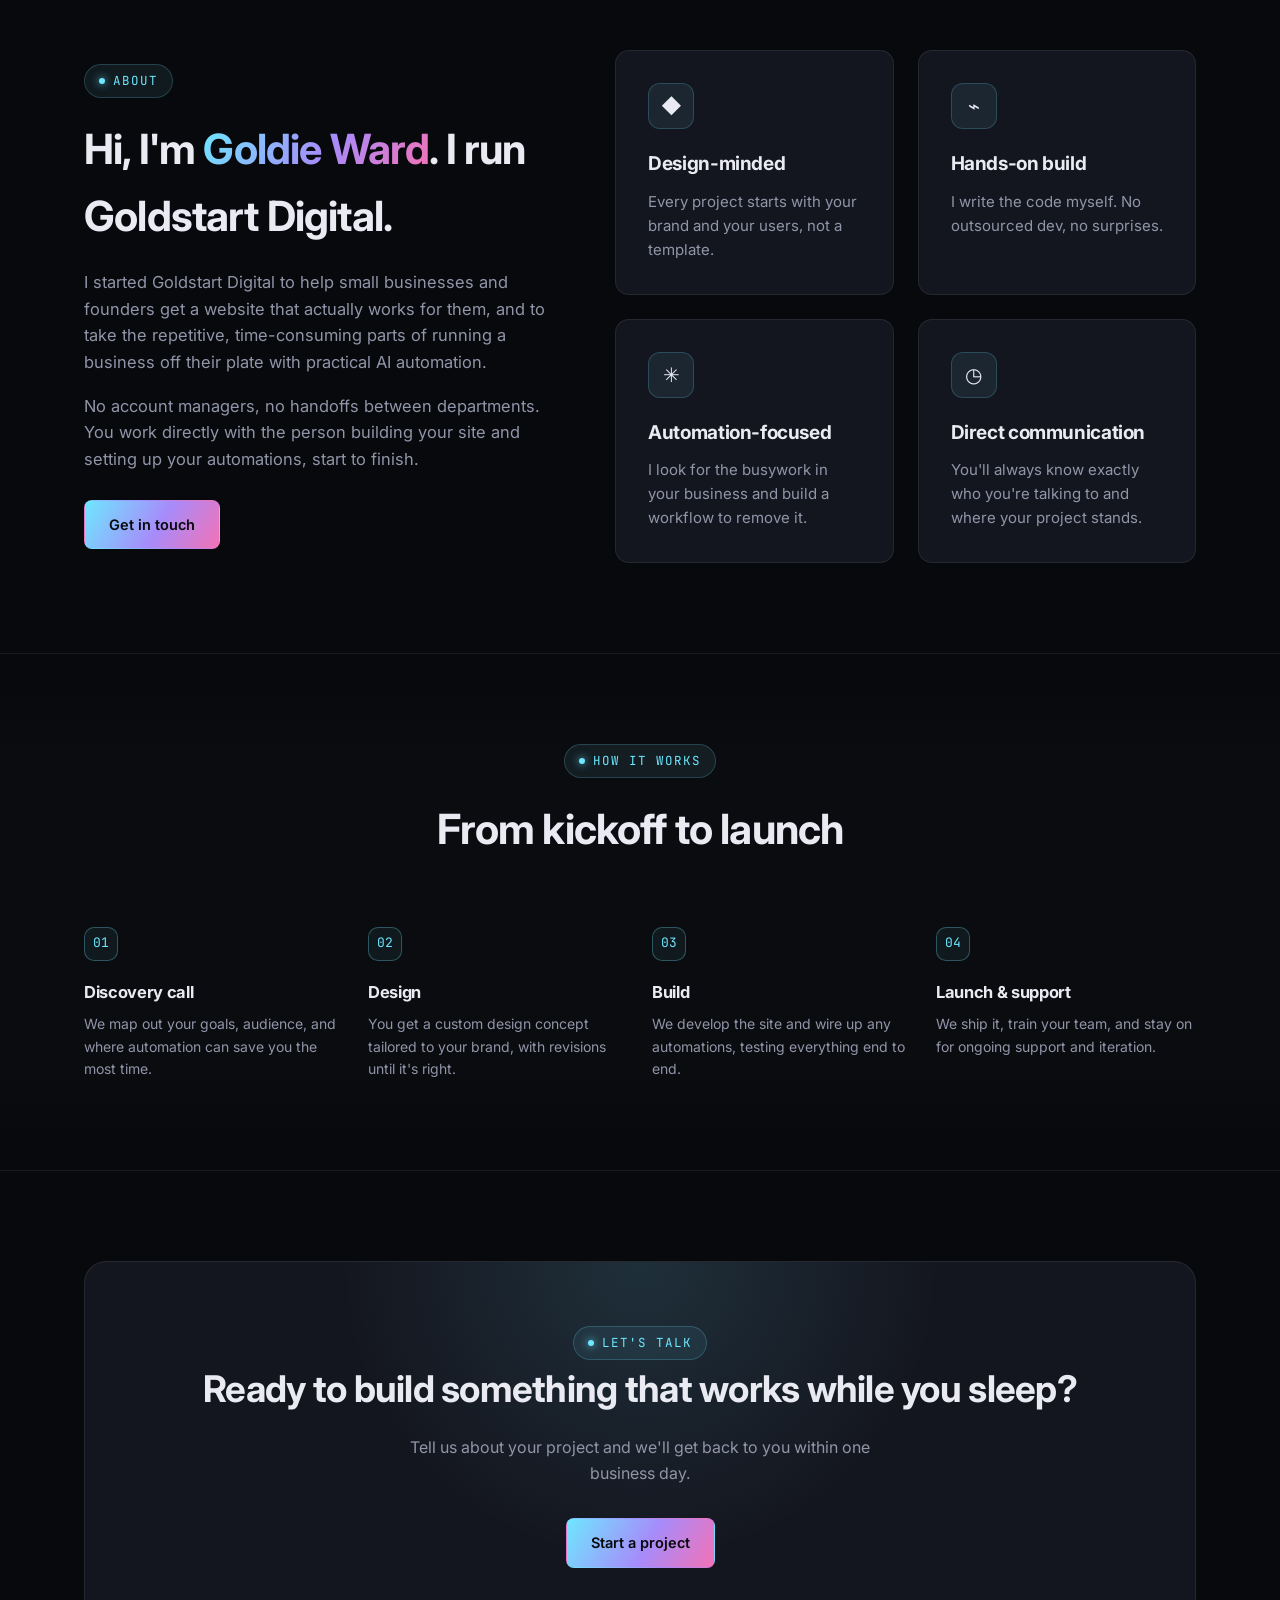
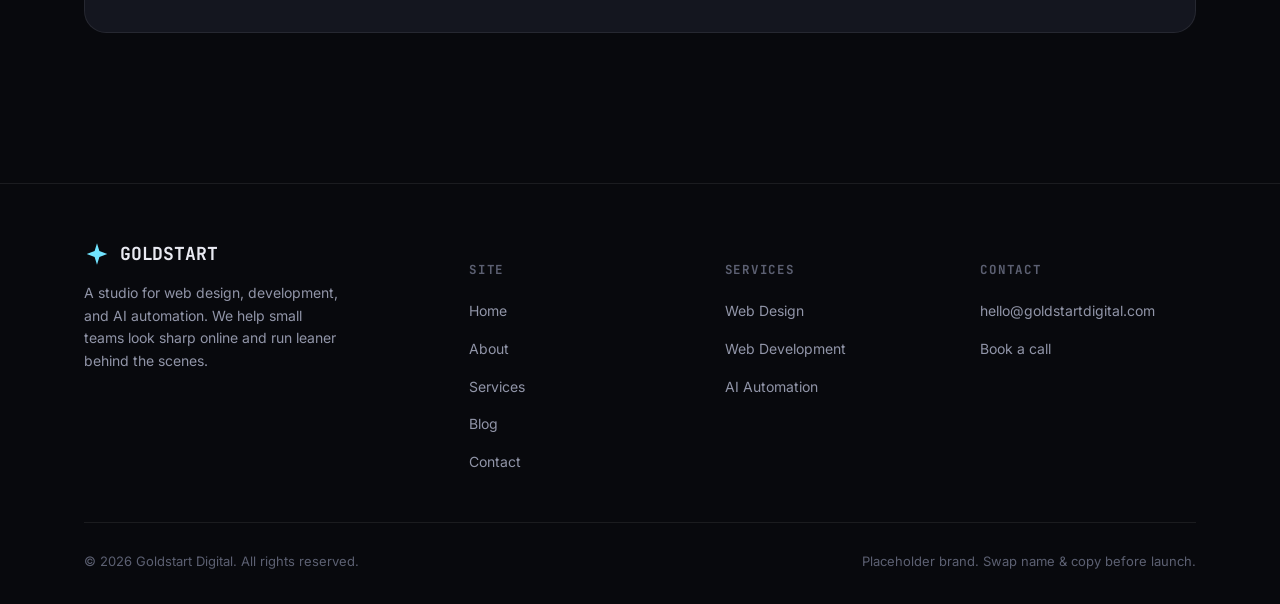
==== commit 289fca6e: "Add spark-mark logo and favicon Replaces the plain letter badge with an actual SVG mark, and adds it" ====
--- a/index.html
+++ b/index.html
@@ -8,13 +8,14 @@
 <link rel="preconnect" href="https://fonts.googleapis.com">
 <link rel="preconnect" href="https://fonts.gstatic.com" crossorigin>
 <link href="https://fonts.googleapis.com/css2?family=Inter:wght@400;500;600;700;800&family=JetBrains+Mono:wght@500;700&display=swap" rel="stylesheet">
+<link rel="icon" type="image/svg+xml" href="assets/favicon.svg">
 <link rel="stylesheet" href="css/styles.css">
 </head>
 <body>
 
 <header class="site-header">
   <nav class="nav">
-    <a href="index.html" class="logo"><span class="logo-mark">G</span> GOLDSTART</a>
+    <a href="index.html" class="logo"><svg class="logo-mark" viewBox="0 0 24 24" fill="none" xmlns="http://www.w3.org/2000/svg"><defs><linearGradient id="lg" x1="0" y1="0" x2="24" y2="24"><stop offset="0%" stop-color="#6ee7ff"/><stop offset="55%" stop-color="#a78bfa"/><stop offset="100%" stop-color="#f472b6"/></linearGradient></defs><path d="M12 2L14.2 9.3L21.5 12L14.2 14.7L12 22L9.8 14.7L2.5 12L9.8 9.3Z" fill="url(#lg)"/></svg> GOLDSTART</a>
     <div class="nav-links">
       <a href="index.html">Home</a>
       <a href="index.html#about">About</a>
@@ -168,7 +169,7 @@
   <div class="container">
     <div class="footer-top">
       <div class="footer-brand">
-        <a href="index.html" class="logo"><span class="logo-mark">G</span> GOLDSTART</a>
+        <a href="index.html" class="logo"><svg class="logo-mark" viewBox="0 0 24 24" fill="none" xmlns="http://www.w3.org/2000/svg"><defs><linearGradient id="lg" x1="0" y1="0" x2="24" y2="24"><stop offset="0%" stop-color="#6ee7ff"/><stop offset="55%" stop-color="#a78bfa"/><stop offset="100%" stop-color="#f472b6"/></linearGradient></defs><path d="M12 2L14.2 9.3L21.5 12L14.2 14.7L12 22L9.8 14.7L2.5 12L9.8 9.3Z" fill="url(#lg)"/></svg> GOLDSTART</a>
         <p>A studio for web design, development, and AI automation. We help small teams look sharp online and run leaner behind the scenes.</p>
       </div>
       <div class="footer-col">
--- a/css/styles.css
+++ b/css/styles.css
@@ -128,16 +128,10 @@
 }
 
 .logo-mark {
-  width: 28px;
-  height: 28px;
-  border-radius: 8px;
-  background: var(--accent-gradient);
-  display: inline-flex;
-  align-items: center;
-  justify-content: center;
-  color: #08090d;
-  font-weight: 800;
-  font-size: 14px;
+  width: 26px;
+  height: 26px;
+  flex-shrink: 0;
+  display: inline-block;
 }
 
 .nav-links {
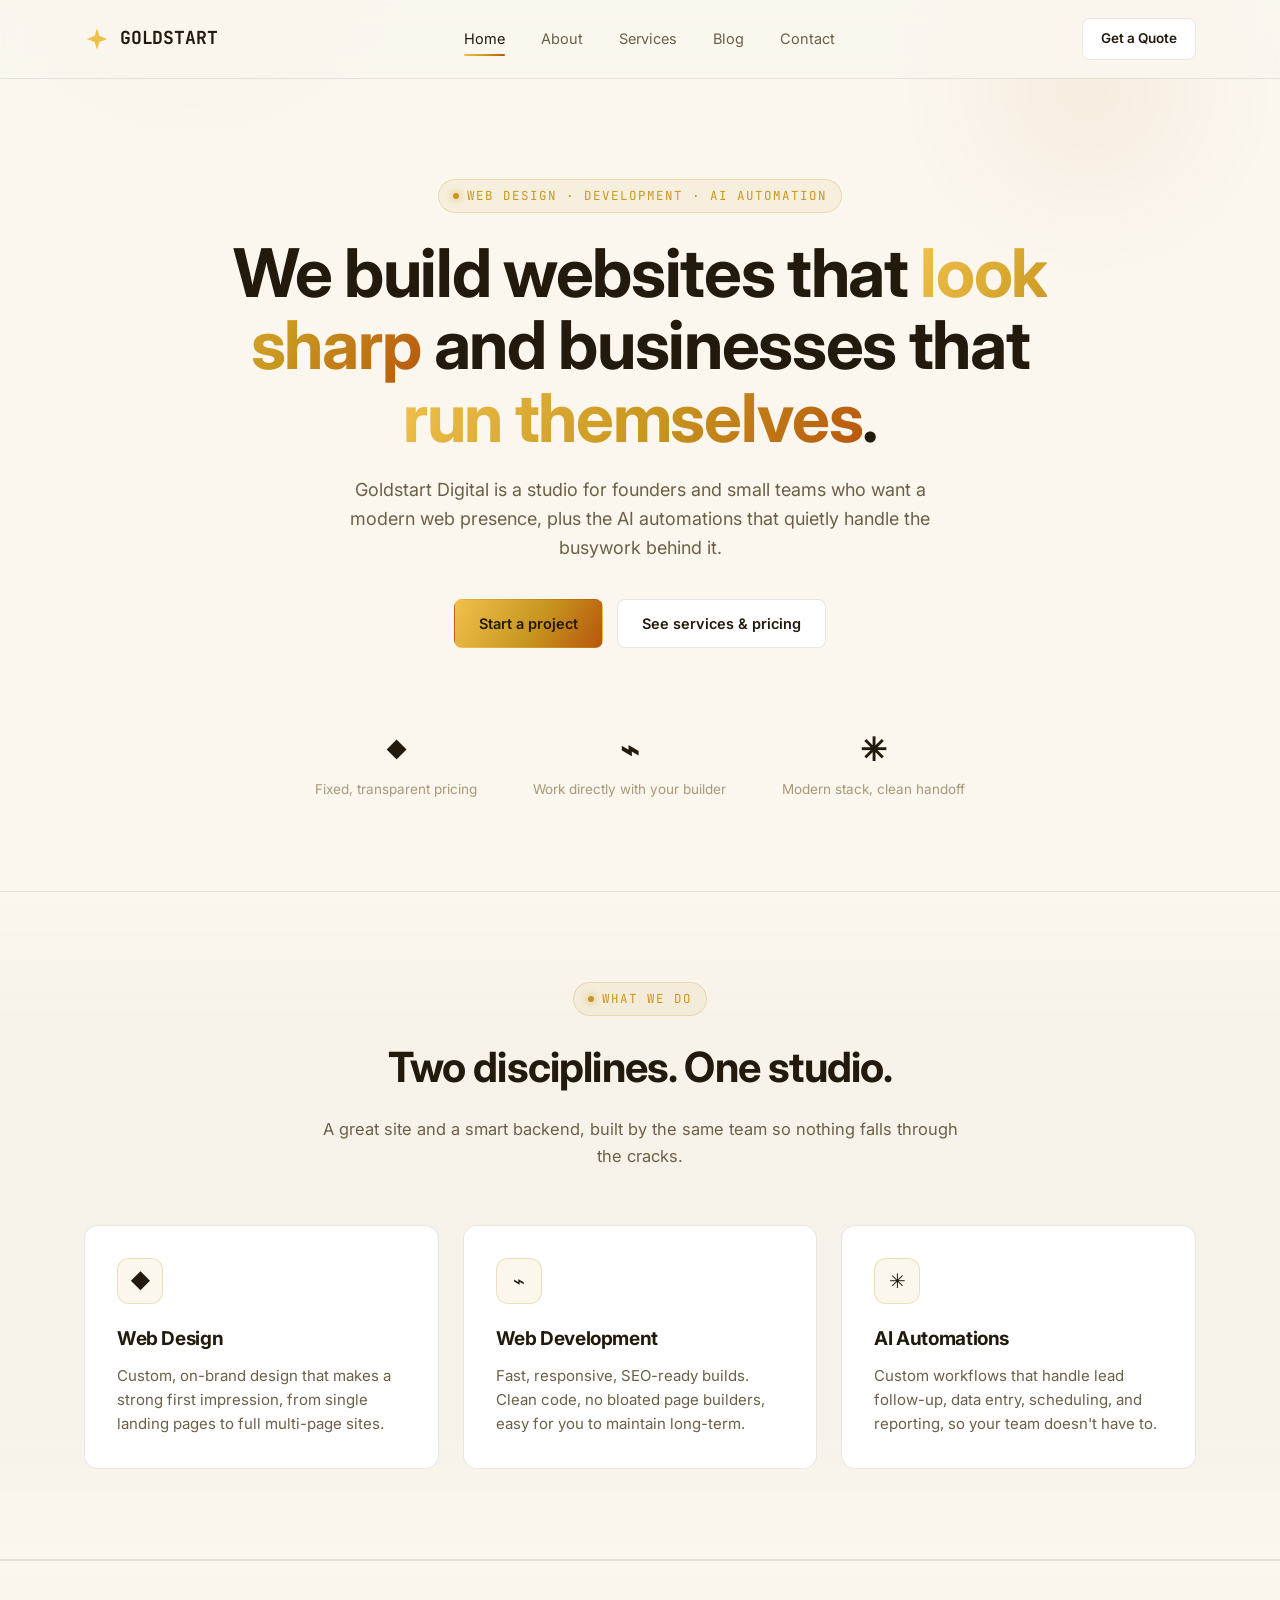
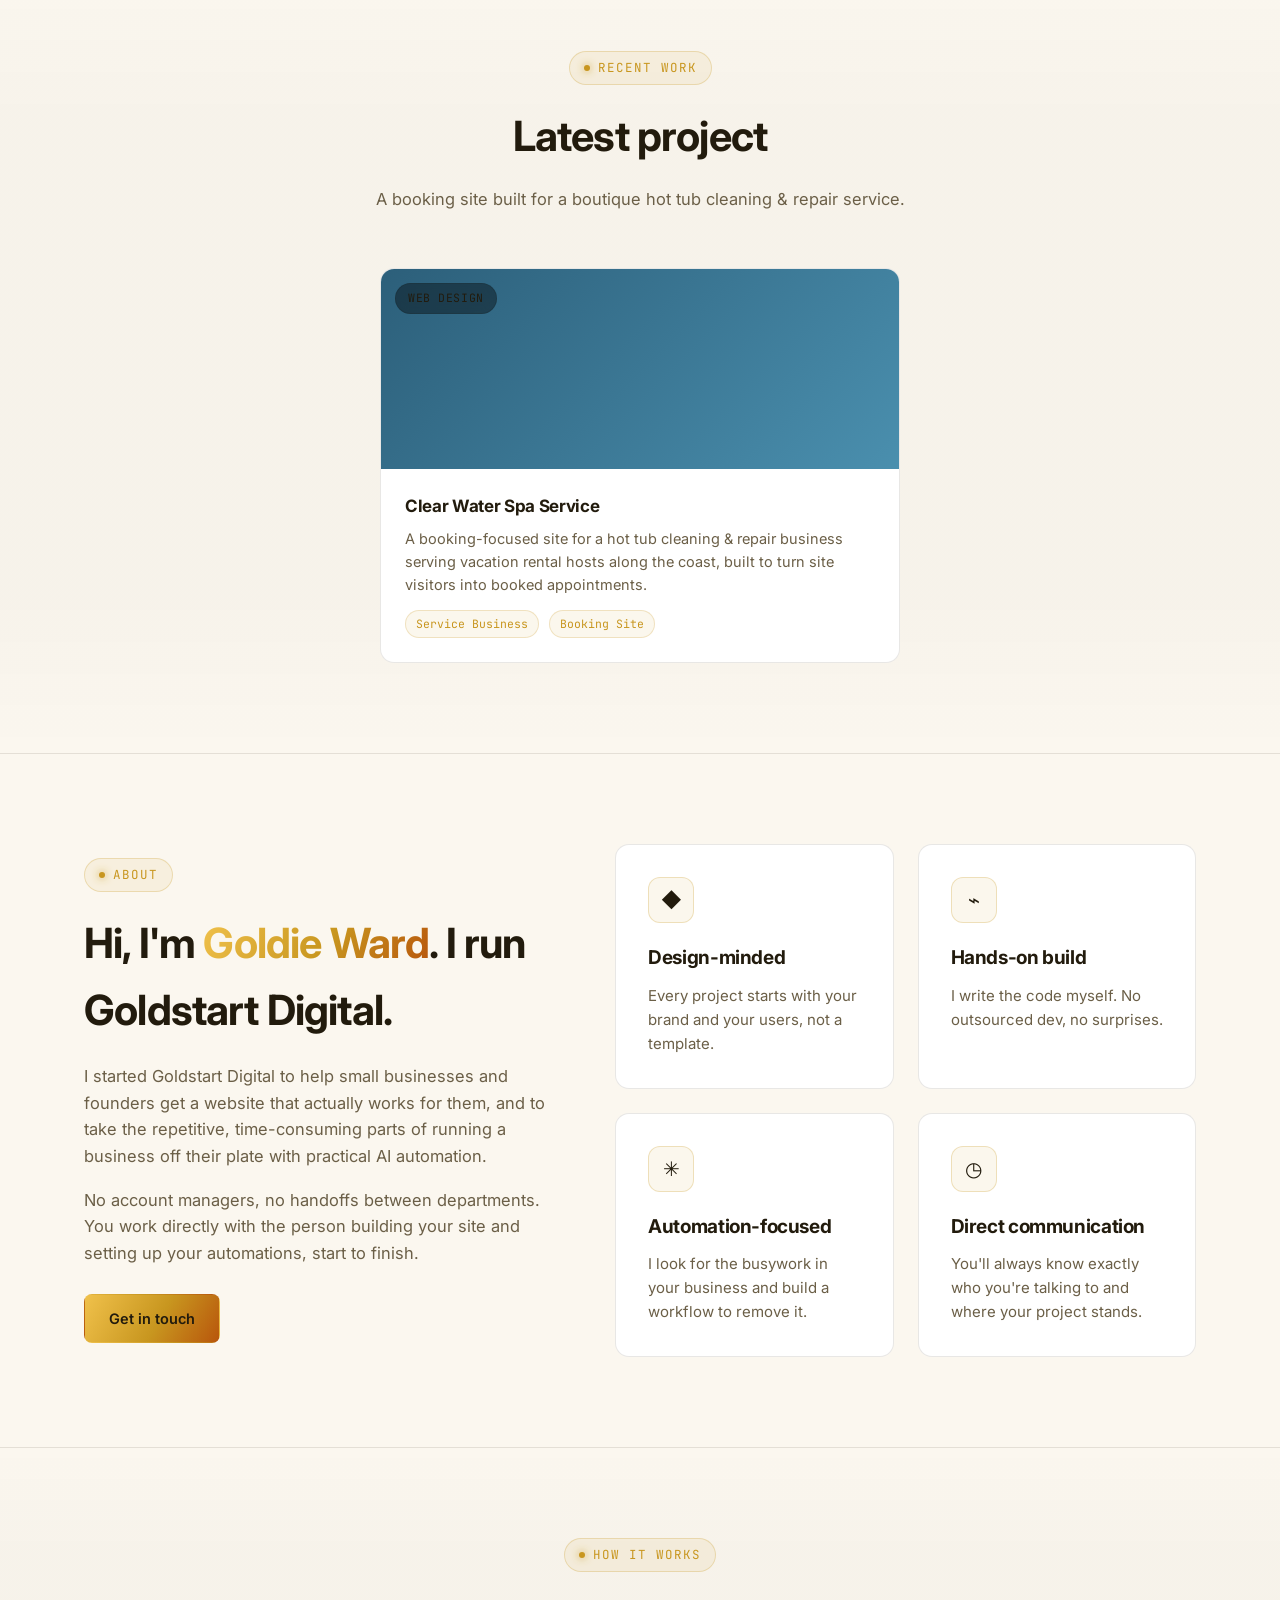
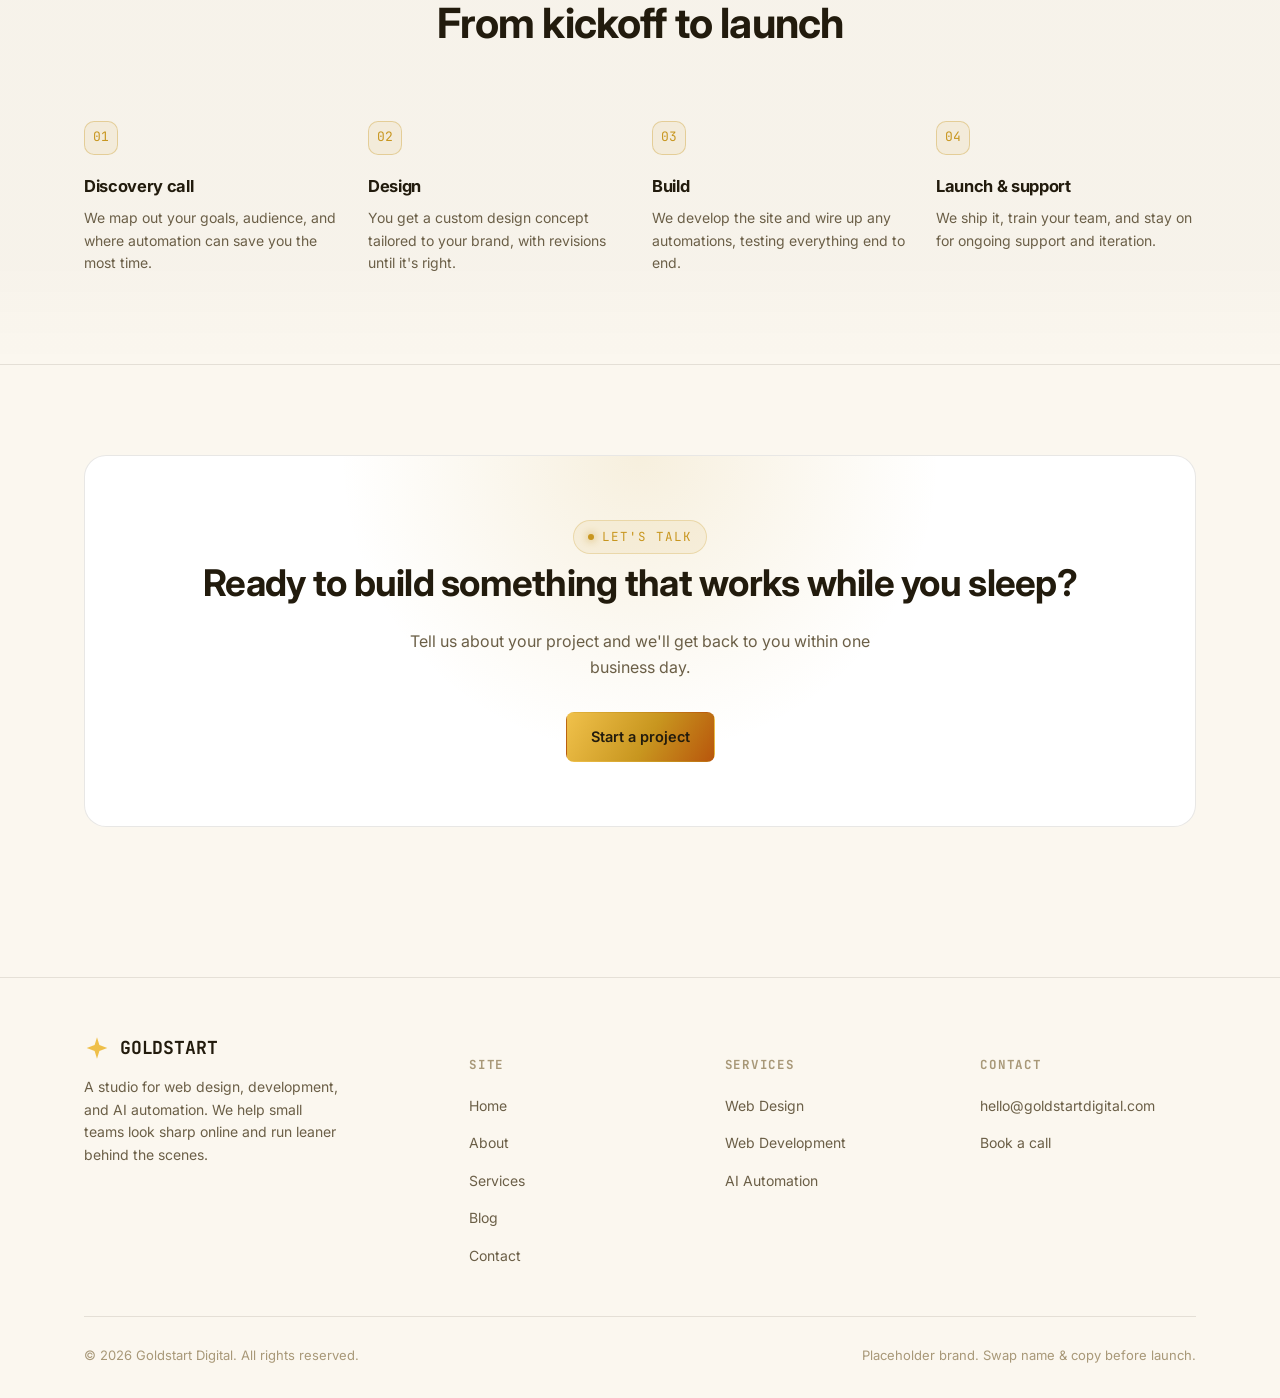
==== commit f5c1266b: "Add first real client project to homepage, finalize gold theme Adds a genuine "Recent work" section " ====
--- a/index.html
+++ b/index.html
@@ -15,7 +15,7 @@
 
 <header class="site-header">
   <nav class="nav">
-    <a href="index.html" class="logo"><svg class="logo-mark" viewBox="0 0 24 24" fill="none" xmlns="http://www.w3.org/2000/svg"><defs><linearGradient id="lg" x1="0" y1="0" x2="24" y2="24"><stop offset="0%" stop-color="#6ee7ff"/><stop offset="55%" stop-color="#a78bfa"/><stop offset="100%" stop-color="#f472b6"/></linearGradient></defs><path d="M12 2L14.2 9.3L21.5 12L14.2 14.7L12 22L9.8 14.7L2.5 12L9.8 9.3Z" fill="url(#lg)"/></svg> GOLDSTART</a>
+    <a href="index.html" class="logo"><svg class="logo-mark" viewBox="0 0 24 24" fill="none" xmlns="http://www.w3.org/2000/svg"><defs><linearGradient id="lg" x1="0" y1="0" x2="24" y2="24"><stop offset="0%" stop-color="#f0c14b"/><stop offset="55%" stop-color="#c8961f"/><stop offset="100%" stop-color="#b8560c"/></linearGradient></defs><path d="M12 2L14.2 9.3L21.5 12L14.2 14.7L12 22L9.8 14.7L2.5 12L9.8 9.3Z" fill="url(#lg)"/></svg> GOLDSTART</a>
     <div class="nav-links">
       <a href="index.html">Home</a>
       <a href="index.html#about">About</a>
@@ -81,6 +81,26 @@
           <h3>AI Automations</h3>
           <p>Custom workflows that handle lead follow-up, data entry, scheduling, and reporting, so your team doesn't have to.</p>
         </div>
+      </div>
+    </div>
+  </section>
+
+  <section class="section-alt">
+    <div class="container">
+      <div class="section-head">
+        <span class="eyebrow">Recent work</span>
+        <h2>Latest project</h2>
+        <p>A booking site built for a boutique hot tub cleaning &amp; repair service.</p>
+      </div>
+      <div class="grid grid-3">
+        <a href="https://clearwaterspaservice.com" target="_blank" rel="noopener" class="work-card reveal" style="grid-column: 1 / -1; max-width: 520px; margin: 0 auto;">
+          <div class="work-thumb thumb-water"><span class="tag">Web Design</span></div>
+          <div class="work-body">
+            <h3>Clear Water Spa Service</h3>
+            <p>A booking-focused site for a hot tub cleaning &amp; repair business serving vacation rental hosts along the coast, built to turn site visitors into booked appointments.</p>
+            <div class="work-meta"><span class="chip">Service Business</span><span class="chip">Booking Site</span></div>
+          </div>
+        </a>
       </div>
     </div>
   </section>
@@ -169,7 +189,7 @@
   <div class="container">
     <div class="footer-top">
       <div class="footer-brand">
-        <a href="index.html" class="logo"><svg class="logo-mark" viewBox="0 0 24 24" fill="none" xmlns="http://www.w3.org/2000/svg"><defs><linearGradient id="lg" x1="0" y1="0" x2="24" y2="24"><stop offset="0%" stop-color="#6ee7ff"/><stop offset="55%" stop-color="#a78bfa"/><stop offset="100%" stop-color="#f472b6"/></linearGradient></defs><path d="M12 2L14.2 9.3L21.5 12L14.2 14.7L12 22L9.8 14.7L2.5 12L9.8 9.3Z" fill="url(#lg)"/></svg> GOLDSTART</a>
+        <a href="index.html" class="logo"><svg class="logo-mark" viewBox="0 0 24 24" fill="none" xmlns="http://www.w3.org/2000/svg"><defs><linearGradient id="lg" x1="0" y1="0" x2="24" y2="24"><stop offset="0%" stop-color="#f0c14b"/><stop offset="55%" stop-color="#c8961f"/><stop offset="100%" stop-color="#b8560c"/></linearGradient></defs><path d="M12 2L14.2 9.3L21.5 12L14.2 14.7L12 22L9.8 14.7L2.5 12L9.8 9.3Z" fill="url(#lg)"/></svg> GOLDSTART</a>
         <p>A studio for web design, development, and AI automation. We help small teams look sharp online and run leaner behind the scenes.</p>
       </div>
       <div class="footer-col">
--- a/css/styles.css
+++ b/css/styles.css
@@ -4,24 +4,24 @@
 =========================== */
 
 :root {
-  --bg: #08090d;
-  --bg-elevated: #0f1119;
-  --surface: #14161f;
-  --surface-hover: #1b1e2b;
-  --border: #232634;
-  --border-soft: rgba(255, 255, 255, 0.08);
-  --text: #e9eaf2;
-  --text-muted: #9195a8;
-  --text-dim: #5c6072;
-  --accent: #6ee7ff;
-  --accent-2: #a78bfa;
-  --accent-gradient: linear-gradient(120deg, #6ee7ff 0%, #a78bfa 55%, #f472b6 100%);
-  --accent-solid: #7dd3fc;
-  --success: #4ade80;
+  --bg: #fbf7ef;
+  --bg-elevated: #ffffff;
+  --surface: #ffffff;
+  --surface-hover: #f3ead9;
+  --border: #2a2210;
+  --border-soft: rgba(30, 22, 5, 0.1);
+  --text: #221b0d;
+  --text-muted: #6b5f47;
+  --text-dim: #a89878;
+  --accent: #c8961f;
+  --accent-2: #b8560c;
+  --accent-gradient: linear-gradient(120deg, #f0c14b 0%, #c8961f 55%, #b8560c 100%);
+  --accent-solid: #c8961f;
+  --success: #15803d;
   --radius-sm: 8px;
   --radius-md: 14px;
   --radius-lg: 22px;
-  --shadow-glow: 0 0 0 1px rgba(255,255,255,0.06), 0 20px 60px -20px rgba(110, 231, 255, 0.15);
+  --shadow-glow: 0 0 0 1px rgba(30,22,5,0.05), 0 20px 60px -20px rgba(200, 150, 31, 0.3);
   --max-width: 1160px;
   --font-body: 'Inter', -apple-system, BlinkMacSystemFont, 'Segoe UI', sans-serif;
   --font-mono: 'JetBrains Mono', ui-monospace, SFMono-Regular, Menlo, monospace;
@@ -45,8 +45,8 @@
   position: fixed;
   inset: 0;
   background:
-    radial-gradient(600px circle at 15% -10%, rgba(110,231,255,0.10), transparent 40%),
-    radial-gradient(500px circle at 85% 10%, rgba(167,139,250,0.10), transparent 40%);
+    radial-gradient(600px circle at 15% -10%, rgba(200, 150, 31, 0.08), transparent 40%),
+    radial-gradient(500px circle at 85% 10%, rgba(184, 86, 12, 0.06), transparent 40%);
   pointer-events: none;
   z-index: 0;
 }
@@ -76,8 +76,8 @@
   letter-spacing: 0.08em;
   text-transform: uppercase;
   color: var(--accent);
-  background: rgba(110, 231, 255, 0.08);
-  border: 1px solid rgba(110, 231, 255, 0.2);
+  background: rgba(200, 150, 31, 0.08);
+  border: 1px solid rgba(200, 150, 31, 0.25);
   padding: 6px 14px;
   border-radius: 999px;
 }
@@ -102,7 +102,7 @@
   position: sticky;
   top: 0;
   z-index: 100;
-  background: rgba(8, 9, 13, 0.75);
+  background: rgba(251, 247, 239, 0.8);
   backdrop-filter: blur(14px);
   -webkit-backdrop-filter: blur(14px);
   border-bottom: 1px solid var(--border-soft);
@@ -204,11 +204,11 @@
 
 .btn-primary {
   background: var(--accent-gradient);
-  color: #08090d;
+  color: #221b0d;
 }
 .btn-primary:hover {
   transform: translateY(-2px);
-  box-shadow: 0 12px 30px -10px rgba(110, 231, 255, 0.4);
+  box-shadow: 0 12px 30px -10px rgba(200, 150, 31, 0.35);
 }
 
 .btn-secondary {
@@ -218,7 +218,7 @@
 }
 .btn-secondary:hover {
   background: var(--surface-hover);
-  border-color: rgba(255,255,255,0.18);
+  border-color: rgba(30, 22, 5, 0.15);
 }
 
 .btn-block { width: 100%; }
@@ -286,7 +286,7 @@
 }
 
 .section-alt {
-  background: linear-gradient(180deg, transparent, rgba(255,255,255,0.015) 20%, rgba(255,255,255,0.015) 80%, transparent);
+  background: linear-gradient(180deg, transparent, rgba(30, 22, 5, 0.02) 20%, rgba(30, 22, 5, 0.02) 80%, transparent);
   border-top: 1px solid var(--border-soft);
   border-bottom: 1px solid var(--border-soft);
 }
@@ -308,7 +308,7 @@
 }
 .card:hover {
   transform: translateY(-4px);
-  border-color: rgba(110,231,255,0.25);
+  border-color: rgba(200, 150, 31, 0.35);
   box-shadow: var(--shadow-glow);
 }
 
@@ -316,8 +316,8 @@
   width: 46px;
   height: 46px;
   border-radius: 12px;
-  background: rgba(110, 231, 255, 0.08);
-  border: 1px solid rgba(110, 231, 255, 0.2);
+  background: rgba(200, 150, 31, 0.08);
+  border: 1px solid rgba(200, 150, 31, 0.25);
   display: flex;
   align-items: center;
   justify-content: center;
@@ -344,7 +344,7 @@
 }
 .work-card:hover {
   transform: translateY(-4px);
-  border-color: rgba(167,139,250,0.3);
+  border-color: rgba(184, 86, 12, 0.3);
 }
 .work-thumb {
   height: 200px;
@@ -369,7 +369,7 @@
   letter-spacing: 0.05em;
   text-transform: uppercase;
   color: var(--text);
-  border: 1px solid rgba(255,255,255,0.15);
+  border: 1px solid rgba(30, 22, 5, 0.12);
 }
 .work-body { padding: 24px; }
 .work-body h3 { font-size: 17px; margin-bottom: 6px; }
@@ -383,8 +383,8 @@
   font-family: var(--font-mono);
   font-size: 11.5px;
   color: var(--accent);
-  background: rgba(110,231,255,0.08);
-  border: 1px solid rgba(110,231,255,0.18);
+  background: rgba(200, 150, 31, 0.08);
+  border: 1px solid rgba(200, 150, 31, 0.22);
   padding: 4px 10px;
   border-radius: 999px;
 }
@@ -400,8 +400,8 @@
   position: relative;
 }
 .price-card.featured {
-  border-color: rgba(110,231,255,0.35);
-  background: linear-gradient(180deg, rgba(110,231,255,0.06), var(--surface) 40%);
+  border-color: rgba(200, 150, 31, 0.4);
+  background: linear-gradient(180deg, rgba(200, 150, 31, 0.08), var(--surface) 40%);
   box-shadow: var(--shadow-glow);
 }
 .price-card .badge {
@@ -410,7 +410,7 @@
   left: 50%;
   transform: translateX(-50%);
   background: var(--accent-gradient);
-  color: #08090d;
+  color: #221b0d;
   font-family: var(--font-mono);
   font-size: 11px;
   font-weight: 700;
@@ -448,9 +448,9 @@
   margin: 0 auto 40px;
   text-align: center;
   padding: 14px 24px;
-  border: 1px solid rgba(110, 231, 255, 0.25);
+  border: 1px solid rgba(200, 150, 31, 0.3);
   border-radius: 999px;
-  background: rgba(110, 231, 255, 0.06);
+  background: rgba(200, 150, 31, 0.08);
   font-size: 14px;
   color: var(--text-muted);
 }
@@ -504,8 +504,8 @@
   font-family: var(--font-mono);
   font-size: 13px;
   color: var(--accent);
-  border: 1px solid rgba(110,231,255,0.3);
-  background: rgba(110,231,255,0.06);
+  border: 1px solid rgba(200, 150, 31, 0.35);
+  background: rgba(200, 150, 31, 0.08);
   width: 34px;
   height: 34px;
   border-radius: 10px;
@@ -558,7 +558,7 @@
   content: "";
   position: absolute;
   inset: 0;
-  background: radial-gradient(500px circle at 50% 0%, rgba(110,231,255,0.12), transparent 60%);
+  background: radial-gradient(500px circle at 50% 0%, rgba(200, 150, 31, 0.15), transparent 60%);
 }
 .cta-band > * { position: relative; z-index: 1; }
 .cta-band h2 { font-size: clamp(1.7rem, 3.5vw, 2.3rem); margin-bottom: 16px; }
@@ -615,7 +615,7 @@
 .form-success.error {
   background: rgba(248, 113, 113, 0.08);
   border-color: rgba(248, 113, 113, 0.3);
-  color: #f87171;
+  color: #b91c1c;
 }
 
 .contact-grid {
@@ -689,12 +689,13 @@
 }
 
 /* thumb gradients */
-.thumb-1 { background: linear-gradient(135deg, #1a1f36, #0f2438); }
-.thumb-2 { background: linear-gradient(135deg, #241a36, #38103f); }
-.thumb-3 { background: linear-gradient(135deg, #10241f, #0f3838); }
-.thumb-4 { background: linear-gradient(135deg, #241a1a, #381f10); }
-.thumb-5 { background: linear-gradient(135deg, #1a2436, #221038); }
-.thumb-6 { background: linear-gradient(135deg, #1a3624, #103828); }
+.thumb-1 { background: linear-gradient(135deg, #3d2f14, #4a3418); }
+.thumb-2 { background: linear-gradient(135deg, #3d1f14, #4a2818); }
+.thumb-3 { background: linear-gradient(135deg, #2f2414, #3d3018); }
+.thumb-4 { background: linear-gradient(135deg, #3d2814, #4a3018); }
+.thumb-5 { background: linear-gradient(135deg, #2f1f14, #3d2818); }
+.thumb-6 { background: linear-gradient(135deg, #33280f, #402f10); }
+.thumb-water { background: linear-gradient(135deg, #2c5f7a, #4a8fae); }
 
 /* ---------- Footer ---------- */
 .site-footer {
